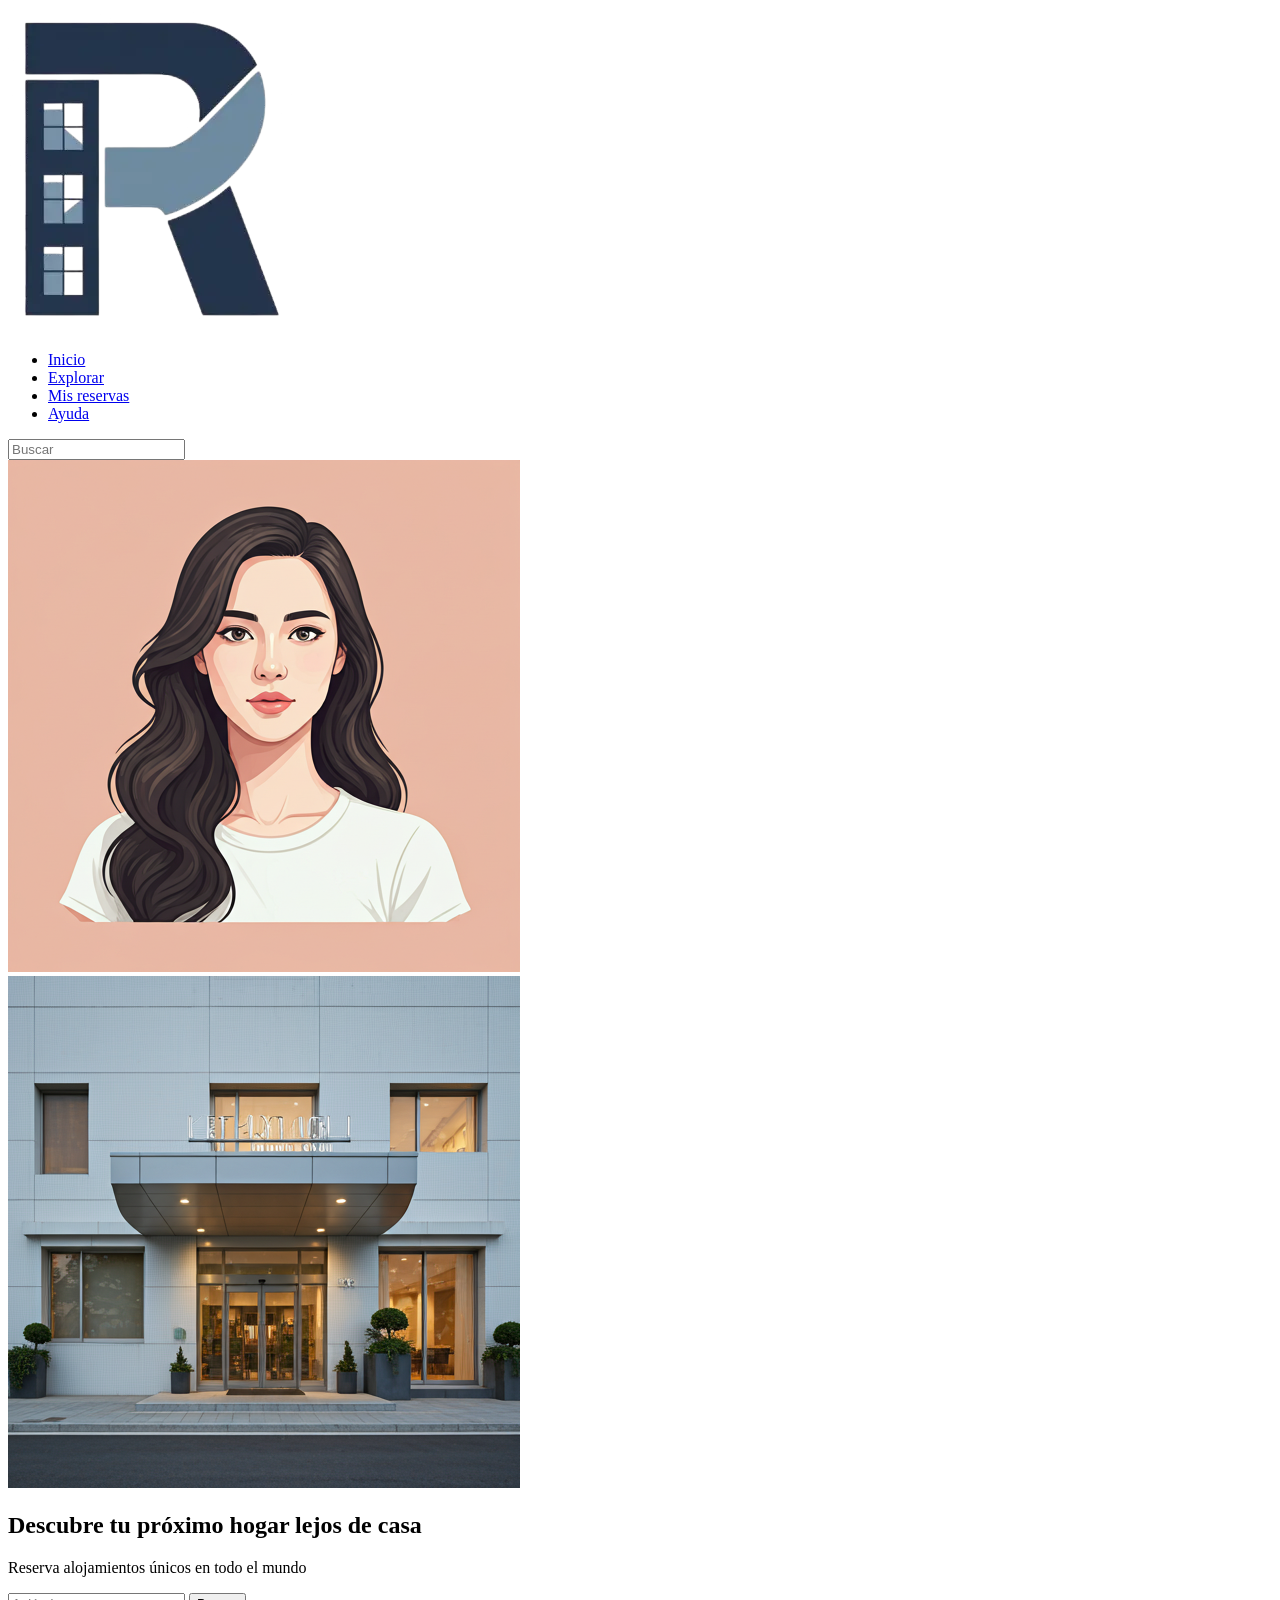
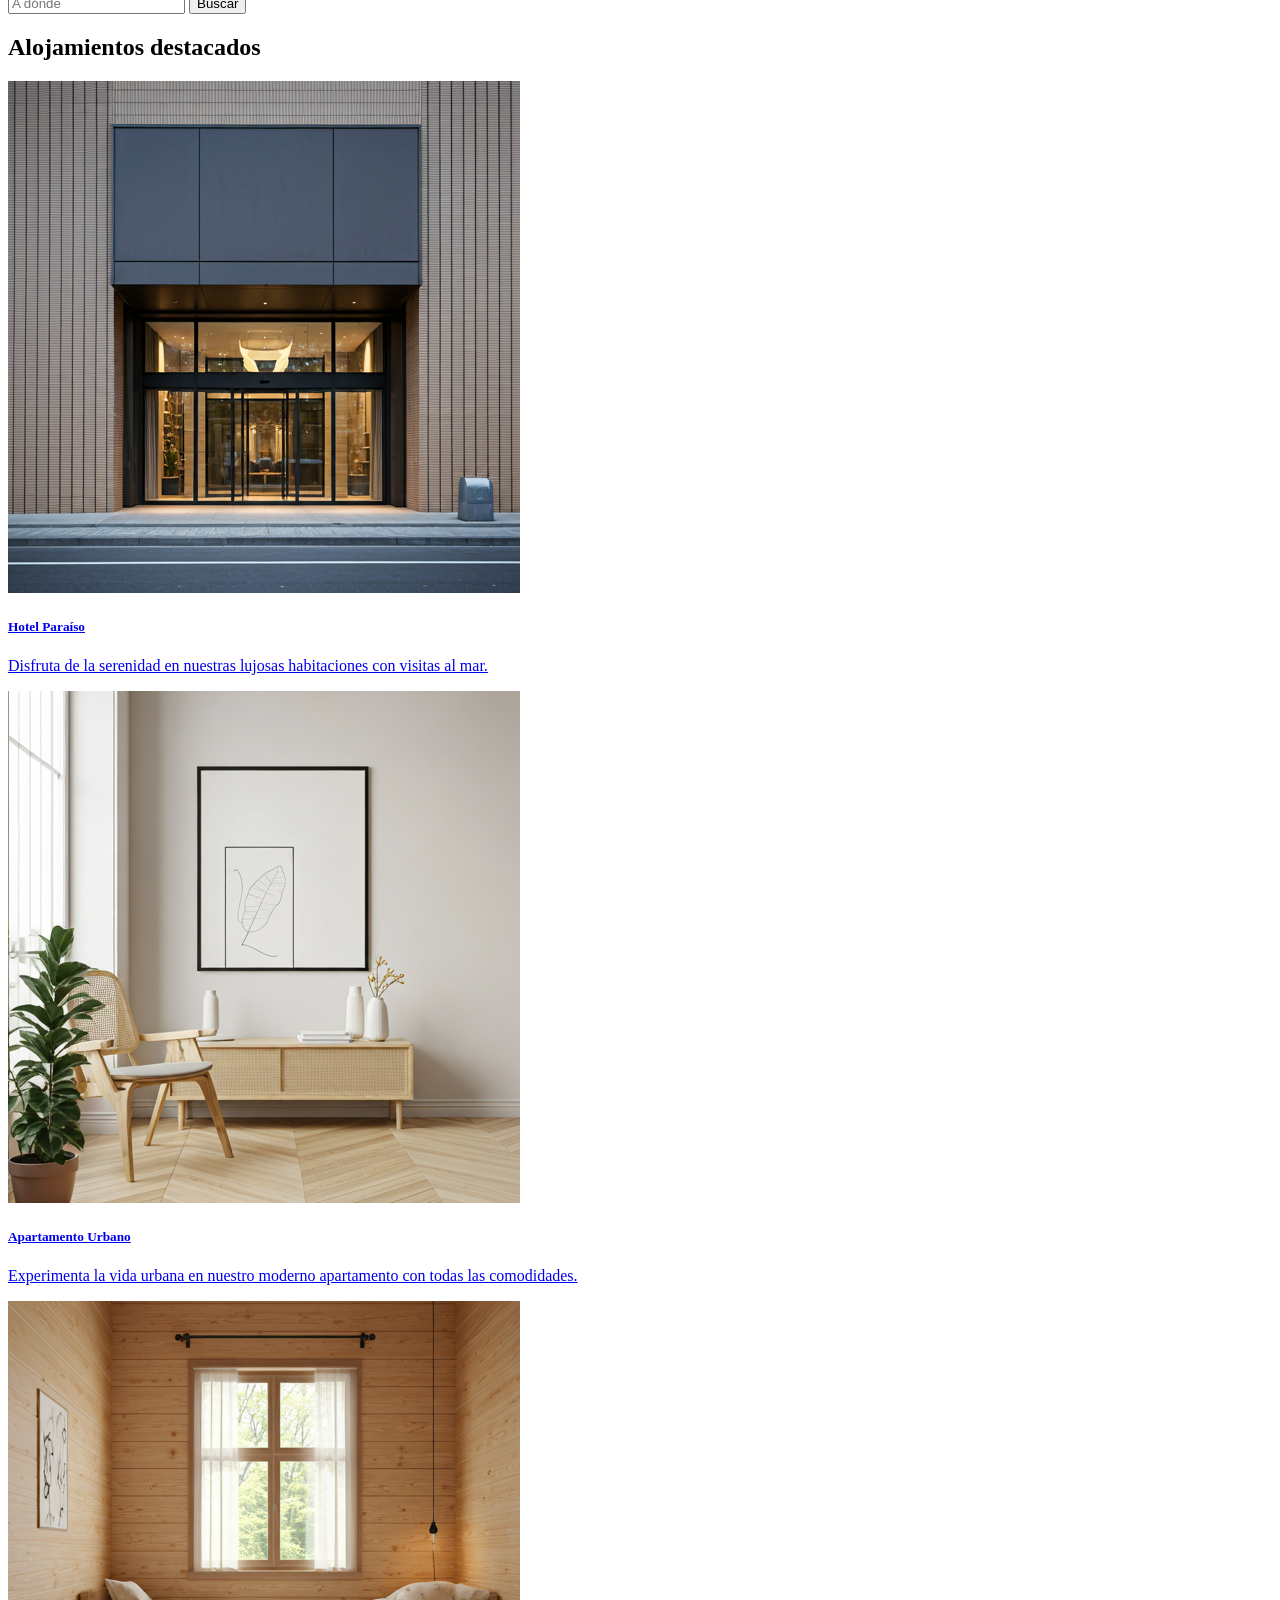
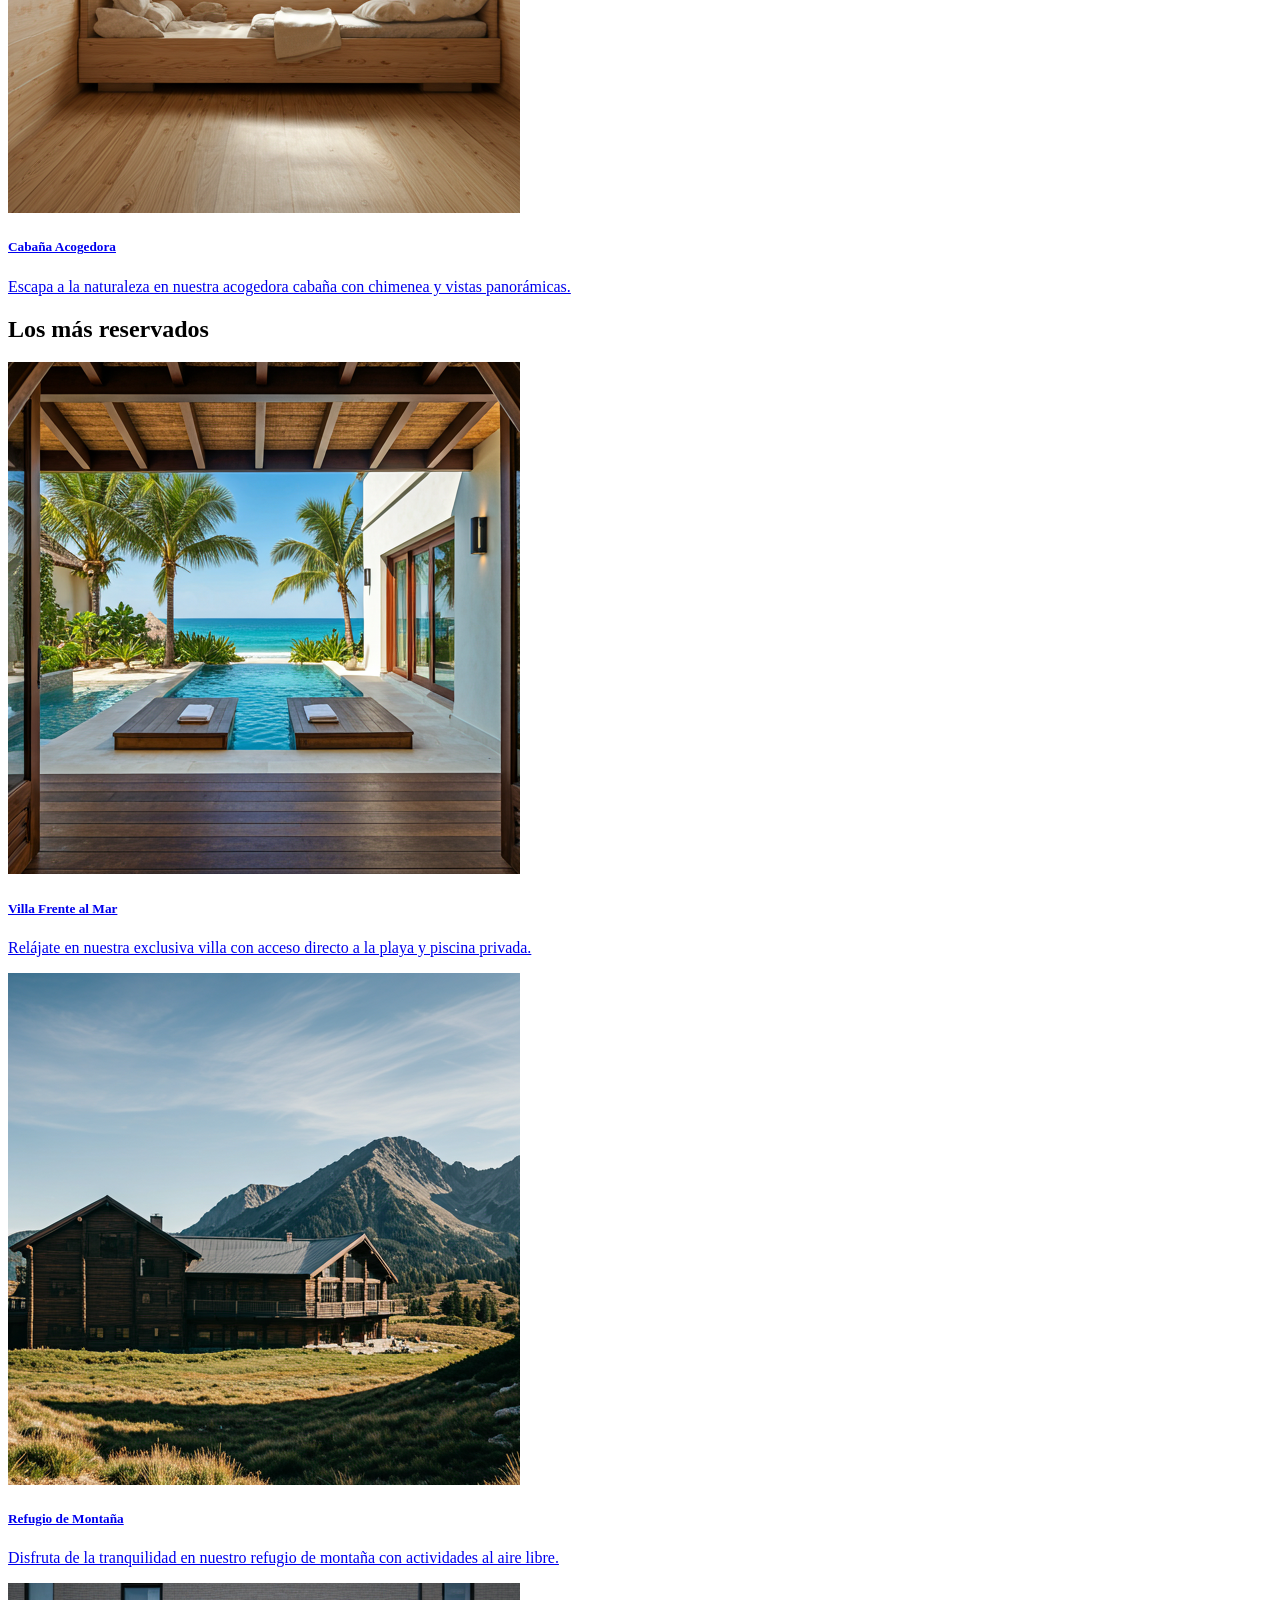
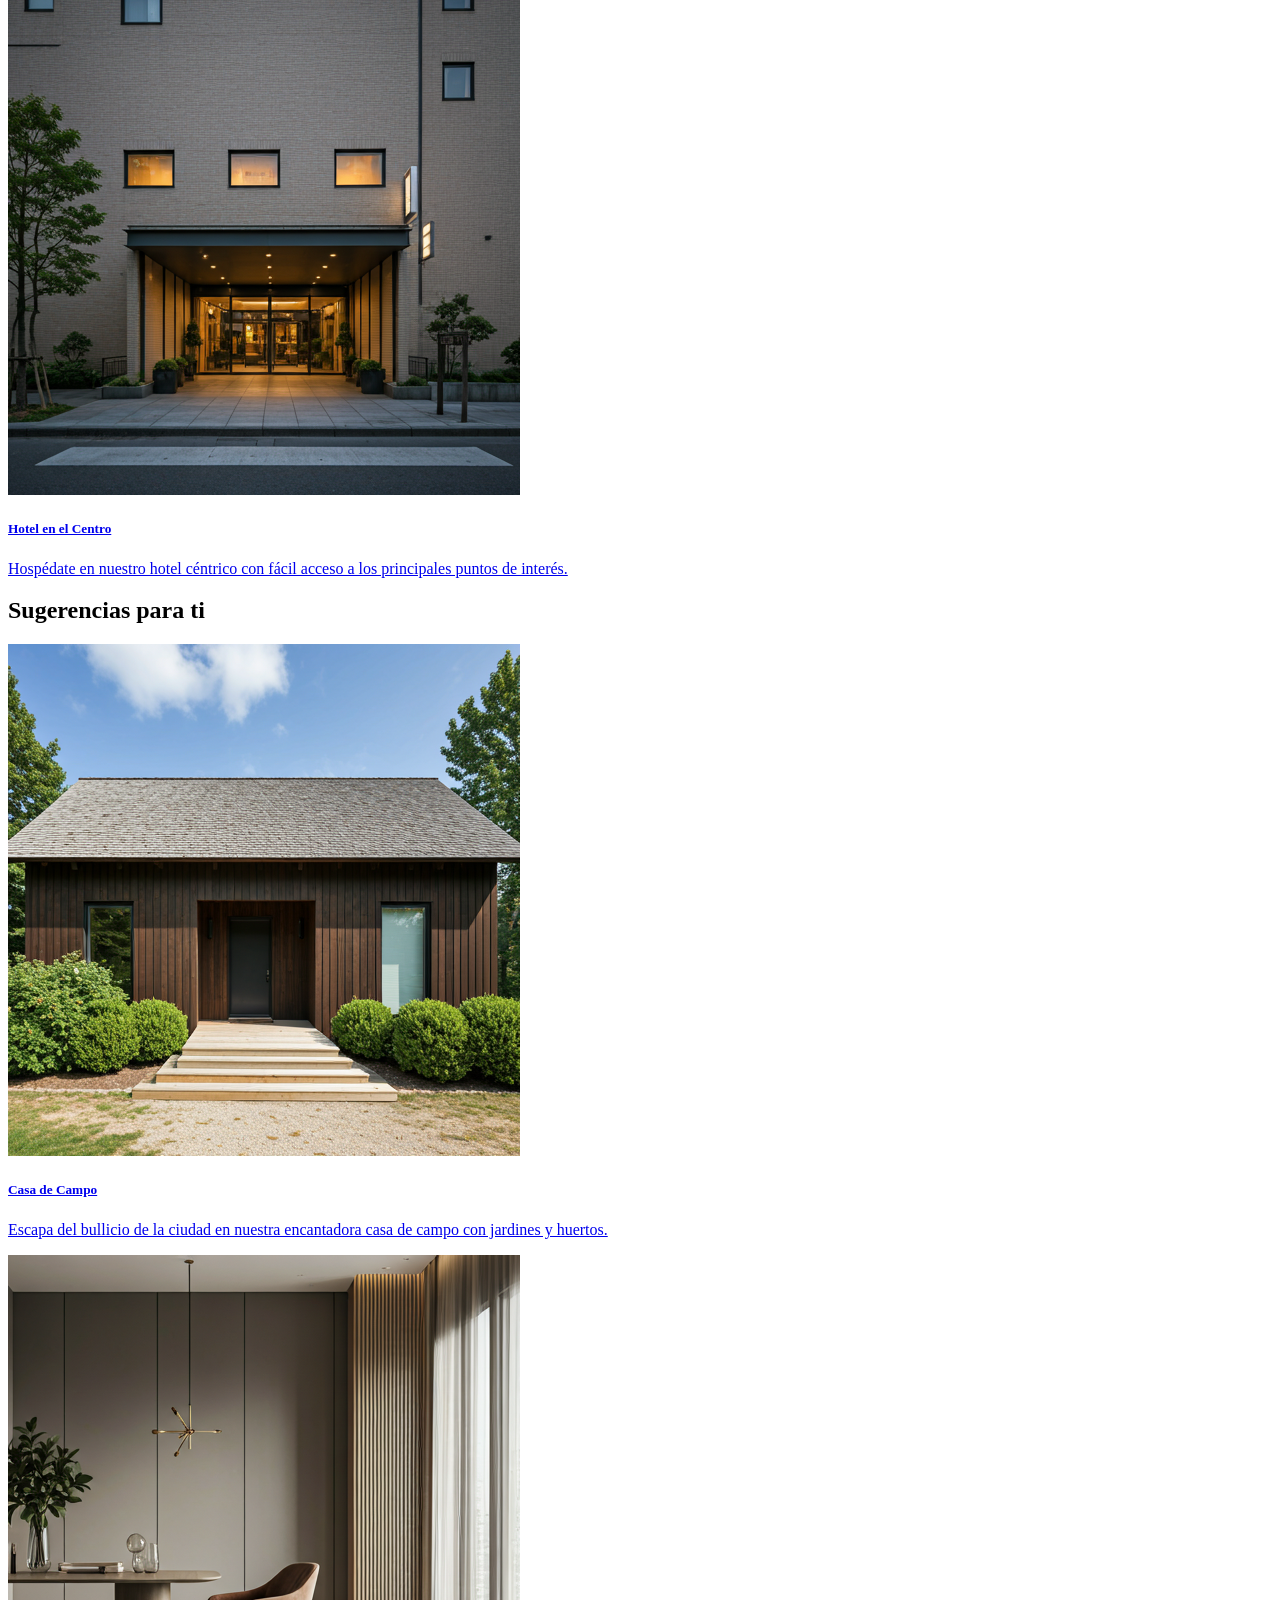
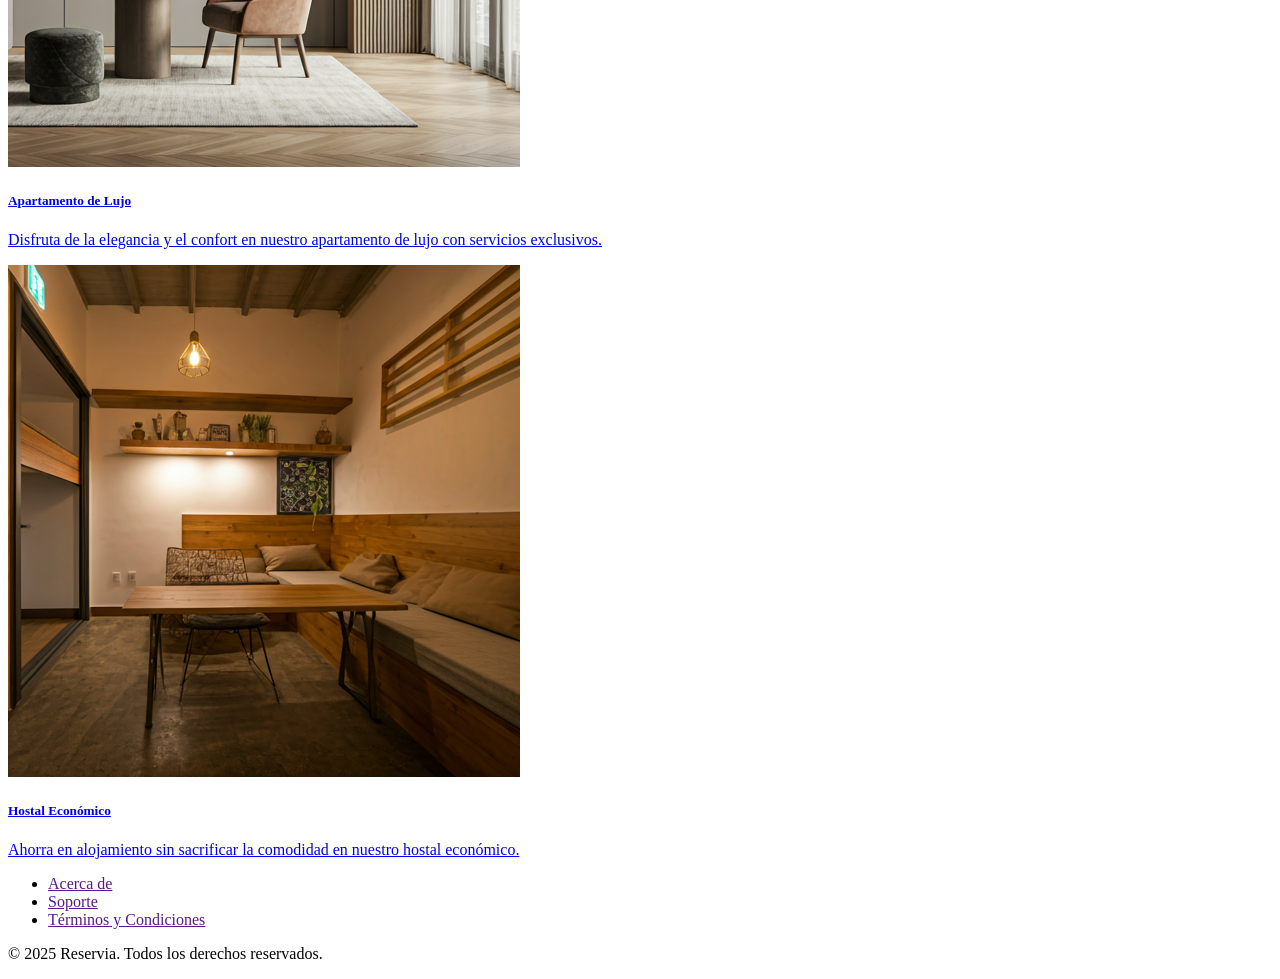
==== index.html @ 69040b6b "first commit" ====
<!DOCTYPE html>
<html lang="es">

<head>
    <meta charset="UTF-8">
    <meta name="viewport" content="width=device-width, initial-scale=1.0">
    <title>Reservia</title>

    <link href="./bootstrap/css/bootstrap.min.css" rel="stylesheet" crossorigin="anonymous">
    <link rel="stylesheet" href="./fontawesome/css/all.min.css">
    <link rel="stylesheet" href="./css/custom.css">
</head>

<body>
    <header class="">
        <div class="">
            <div class="">
                <img src="imagenes/logo.webp" alt="Logo Reservia" class="">
                <ul class="">
                    <li class=""><a href="index.html" class="">Inicio</a></li>
                    <li class=""><a href="#" class="">Explorar</a></li>
                    <li class=""><a href="#" class="">Mis reservas</a></li>
                    <li class=""><a href="#" class="">Ayuda</a></li>
                </ul>
            </div>
            <div class="">
                <div class="" role="search">
                    <span class="">
                        <i class=""></i>
                    </span>
                    <input class="" type="search" placeholder="Buscar">
                </div>
                <div class="">
                    <img src="imagenes/user.png" alt="Avatar" class="">
                </div>
            </div>
        </div>
    </header>
    <div class=""></div>

    <main class="">
        <section class="">
            <div class="">
                <img src="imagenes/hotel-banner.png" alt="Reservia" class="">
                <div class=""></div>
            </div>

            <div class="">
                <h1 class="">Descubre tu próximo hogar lejos de casa</h1>
                <p class="">Reserva alojamientos únicos en todo el mundo</p>
                <form class="" role="search">
                    <input class="" type="search" placeholder="A dónde">
                    <button class="" type="submit">Buscar</button>
                </form>
            </div>
        </section>

        <section class="">
            <div class="">
                <h2 class="">Alojamientos destacados</h2>
                <div class="">
                    <div class="">
                        <a class="" href="detalles.html">
                            <div class="">
                                <img src="imagenes/hoteles/2.png" alt="Hotel Paraíso" class="">
                            </div>
                            <div class="">
                                <h5 class="">Hotel Paraíso</h5>
                                <p class="">Disfruta de la serenidad en nuestras lujosas habitaciones con visitas al mar.</p>
                            </div>
                        </a>
                    </div>
                    <div class="">
                        <a class="" href="detalles.html">
                            <div class="">
                                <img src="imagenes/hoteles/3.png" alt="Apartamento Urbano" class="">
                            </div>
                            <div class="">
                                <h5 class="">Apartamento Urbano</h5>
                                <p class="">Experimenta la vida urbana en nuestro moderno apartamento con todas las comodidades.</p>
                            </div>
                        </a>
                    </div>
                    <div class="">
                        <a class="" href="detalles.html">
                            <div class="">
                                <img src="imagenes/hoteles/4.png" alt="Cabaña Acogedora" class="">
                            </div>
                            <div class="">
                                <h5 class="">Cabaña Acogedora</h5>
                                <p class="">Escapa a la naturaleza en nuestra acogedora cabaña con chimenea y vistas panorámicas.</p>
                            </div>
                        </a>
                    </div>
                </div>
            </div>

            <div class="">
                <h2 class="">Los más reservados</h2>
                <div class="">
                    <div class="">
                        <a class="" href="detalles">
                            <div class="">
                                <img src="imagenes/hoteles/5.png" alt="Villa Frente al Mar" class="">
                            </div>
                            <div class="">
                                <h5 class="">Villa Frente al Mar</h5>
                                <p class="">Relájate en nuestra exclusiva villa con acceso directo a la playa y piscina privada.</p>
                            </div>
                        </a>
                    </div>
                    <div class="">
                        <a class="" href="detalles.html">
                            <div class="">
                                <img src="imagenes/hoteles/6.png" alt="Refugio de Montaña" class="">
                            </div>
                            <div class="">
                                <h5 class="">Refugio de Montaña</h5>
                                <p class="">Disfruta de la tranquilidad en nuestro refugio de montaña con actividades al aire libre.</p>
                            </div>
                        </a>
                    </div>
                    <div class="">
                        <a class="" href="detalles.html">
                            <div class="">
                                <img src="imagenes/hoteles/7.png" alt="Hotel en el Centro" class="">
                            </div>
                            <div class="">
                                <h5 class="">Hotel en el Centro</h5>
                                <p class="">Hospédate en nuestro hotel céntrico con fácil acceso a los principales puntos de interés.</p>
                            </div>
                        </a>
                    </div>
                </div>
            </div>

            <div class="">
                <h2 class="">Sugerencias para ti</h2>
                <div class="">
                    <div class="">
                        <a class="" href="detalles.html">
                            <div class="">
                                <img src="imagenes/hoteles/8.png" alt="Casa de Campo" class="">
                            </div>
                            <div class="">
                                <h5 class="">Casa de Campo</h5>
                                <p class="">Escapa del bullicio de la ciudad en nuestra encantadora casa de campo con jardines y huertos.</p>
                            </div>
                        </a>
                    </div>
                    <div class="">
                        <a class="" href="detalles.html">
                            <div class="">
                                <img src="imagenes/hoteles/9.png" alt="Apartamento de Lujo" class="">
                            </div>
                            <div class="">
                                <h5 class="">Apartamento de Lujo</h5>
                                <p class="">Disfruta de la elegancia y el confort en nuestro apartamento de lujo con servicios exclusivos.</p>
                            </div>
                        </a>
                    </div>
                    <div class="">
                        <a class="" href="detalles.html">
                            <div class="">
                                <img src="imagenes/hoteles/10.png" alt="Hostal Económico" class="">
                            </div>
                            <div class="">
                                <h5 class="">Hostal Económico</h5>
                                <p class="">Ahorra en alojamiento sin sacrificar la comodidad en nuestro hostal económico.</p>
                            </div>
                        </a>
                    </div>
                </div>
            </div>
        </section>
    </main>

    <div class=""></div>

    <footer class="">
        <div class="">
            <ul class="">
                <li class=""><a href="" class="">Acerca de</a></li>
                <li class=""><a href="" class="">Soporte</a></li>
                <li class=""><a href="" class="">Términos y Condiciones</a></li>
            </ul>
        </div>

        <div class="">
            <p>&copy; 2025 Reservia. Todos los derechos reservados.</p>
        </div>
    </footer>

    <script src="bootstrap/js/bootstrap.bundle.js" crossorigin="anonymous"></script>
</body>

</html>
---- css/custom.css ----
.header-pic-thumb {
    height: 36px;
}

.logo-thumb {
    width: 32px;
}

.avatar-thumb {
    width: 36px;
}

.hero-pic {
    --bs-aspect-ratio: 31%
}

.text-shadow-custom {
    text-shadow: 0 2px 6px rgba(0, 0, 0, 0.6);
}

.hero-search {
    max-width: 90%;
}
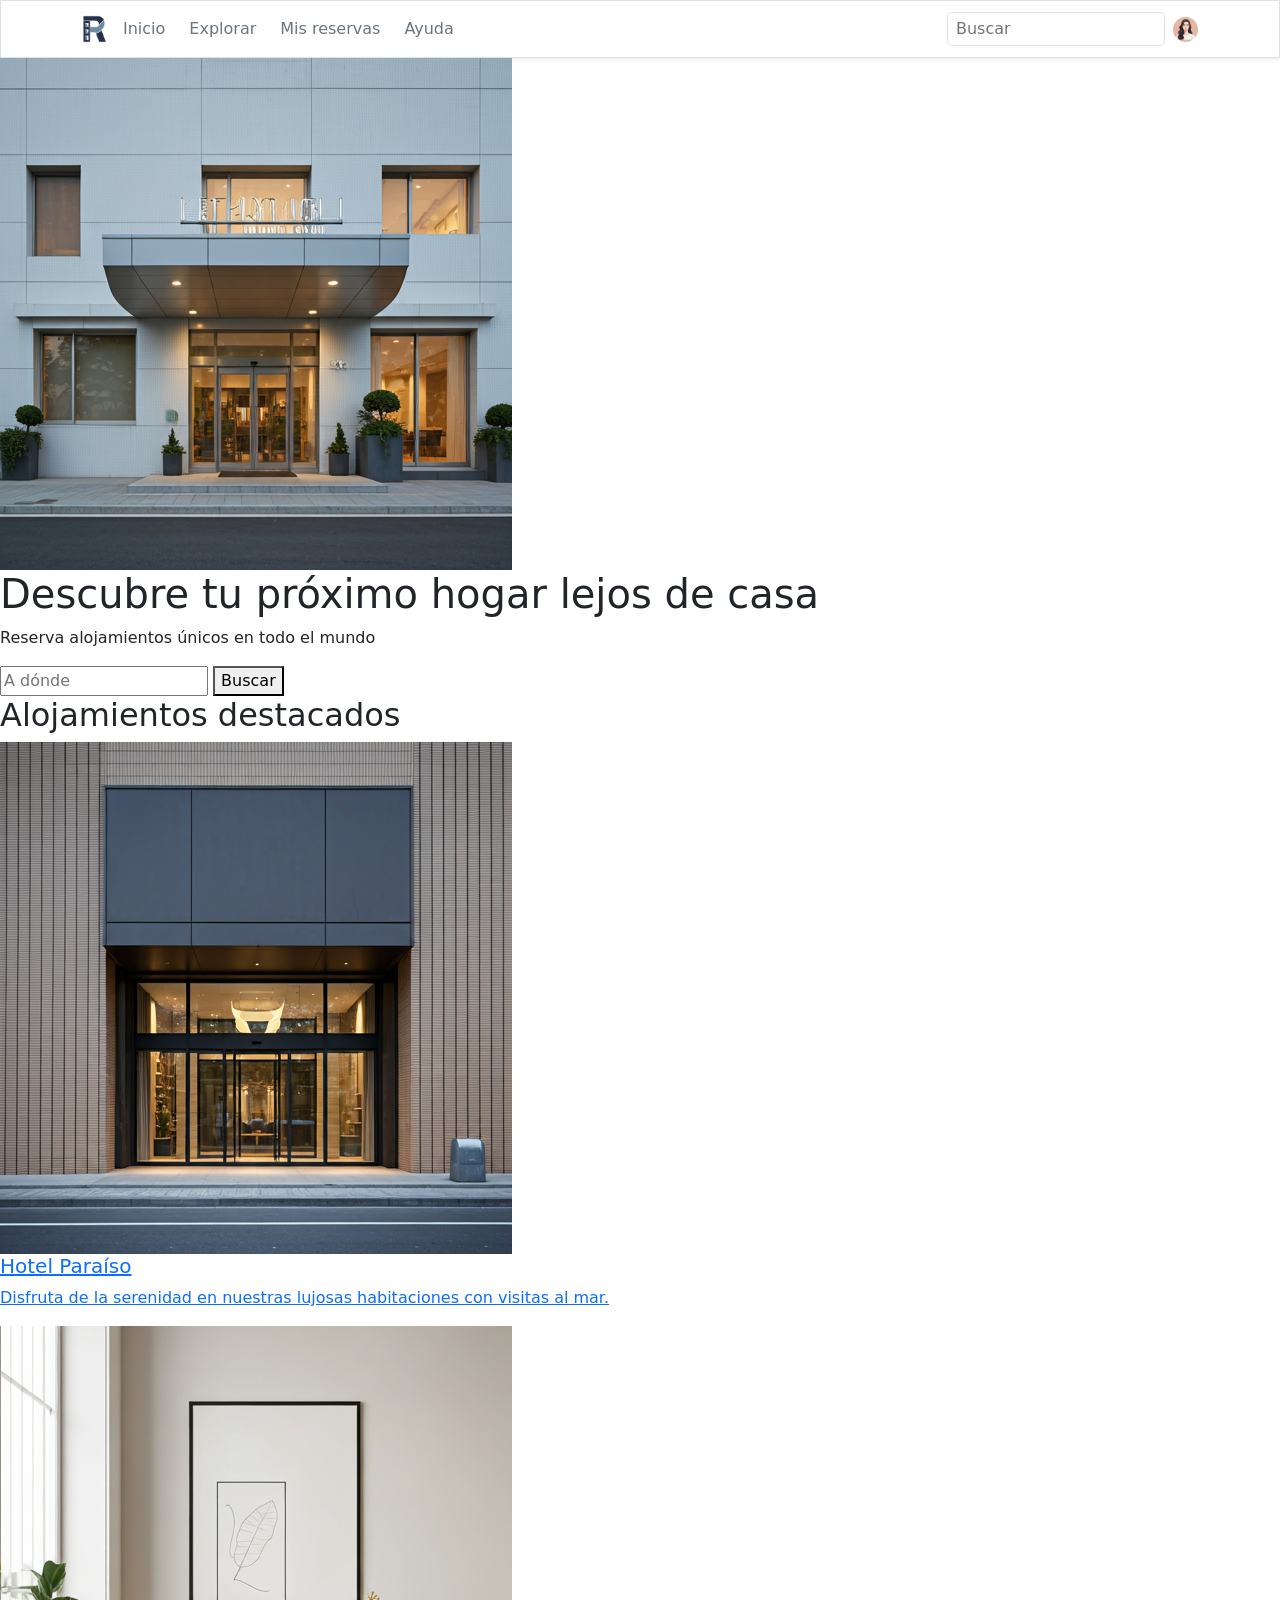
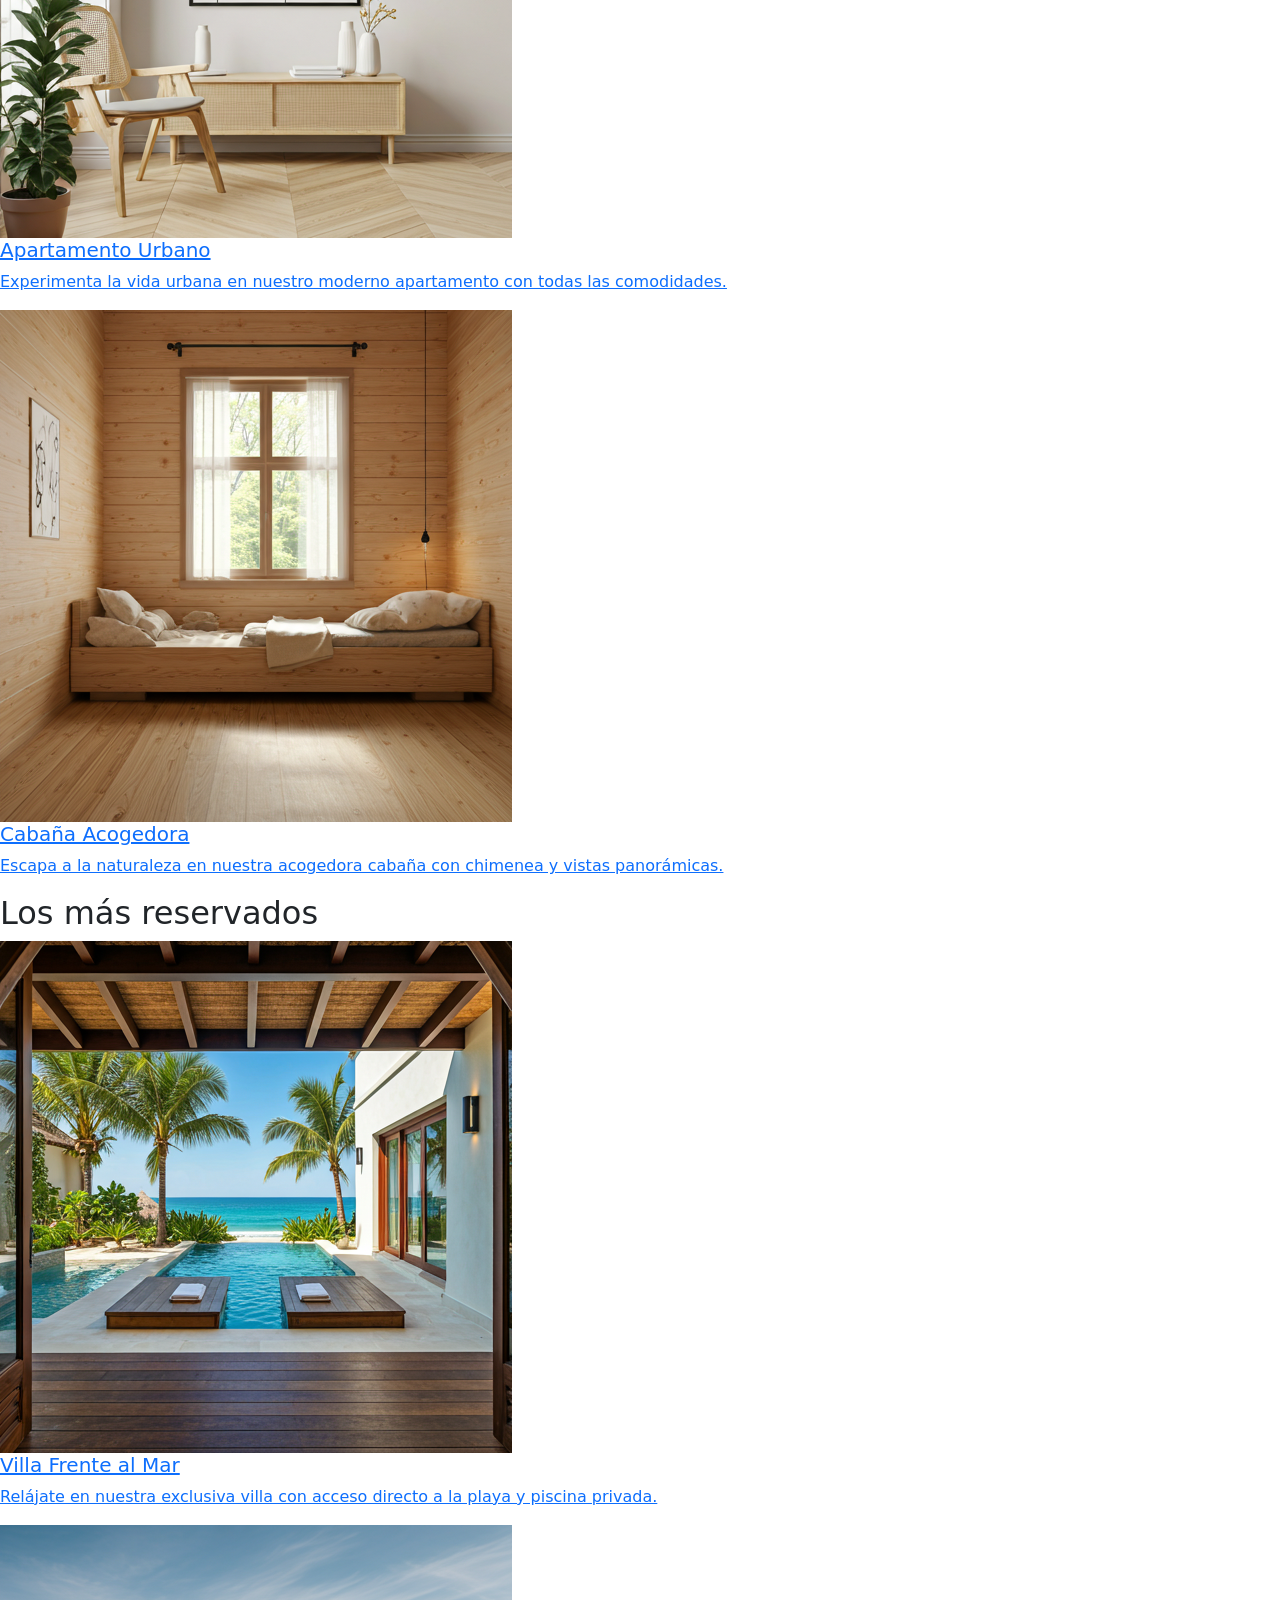
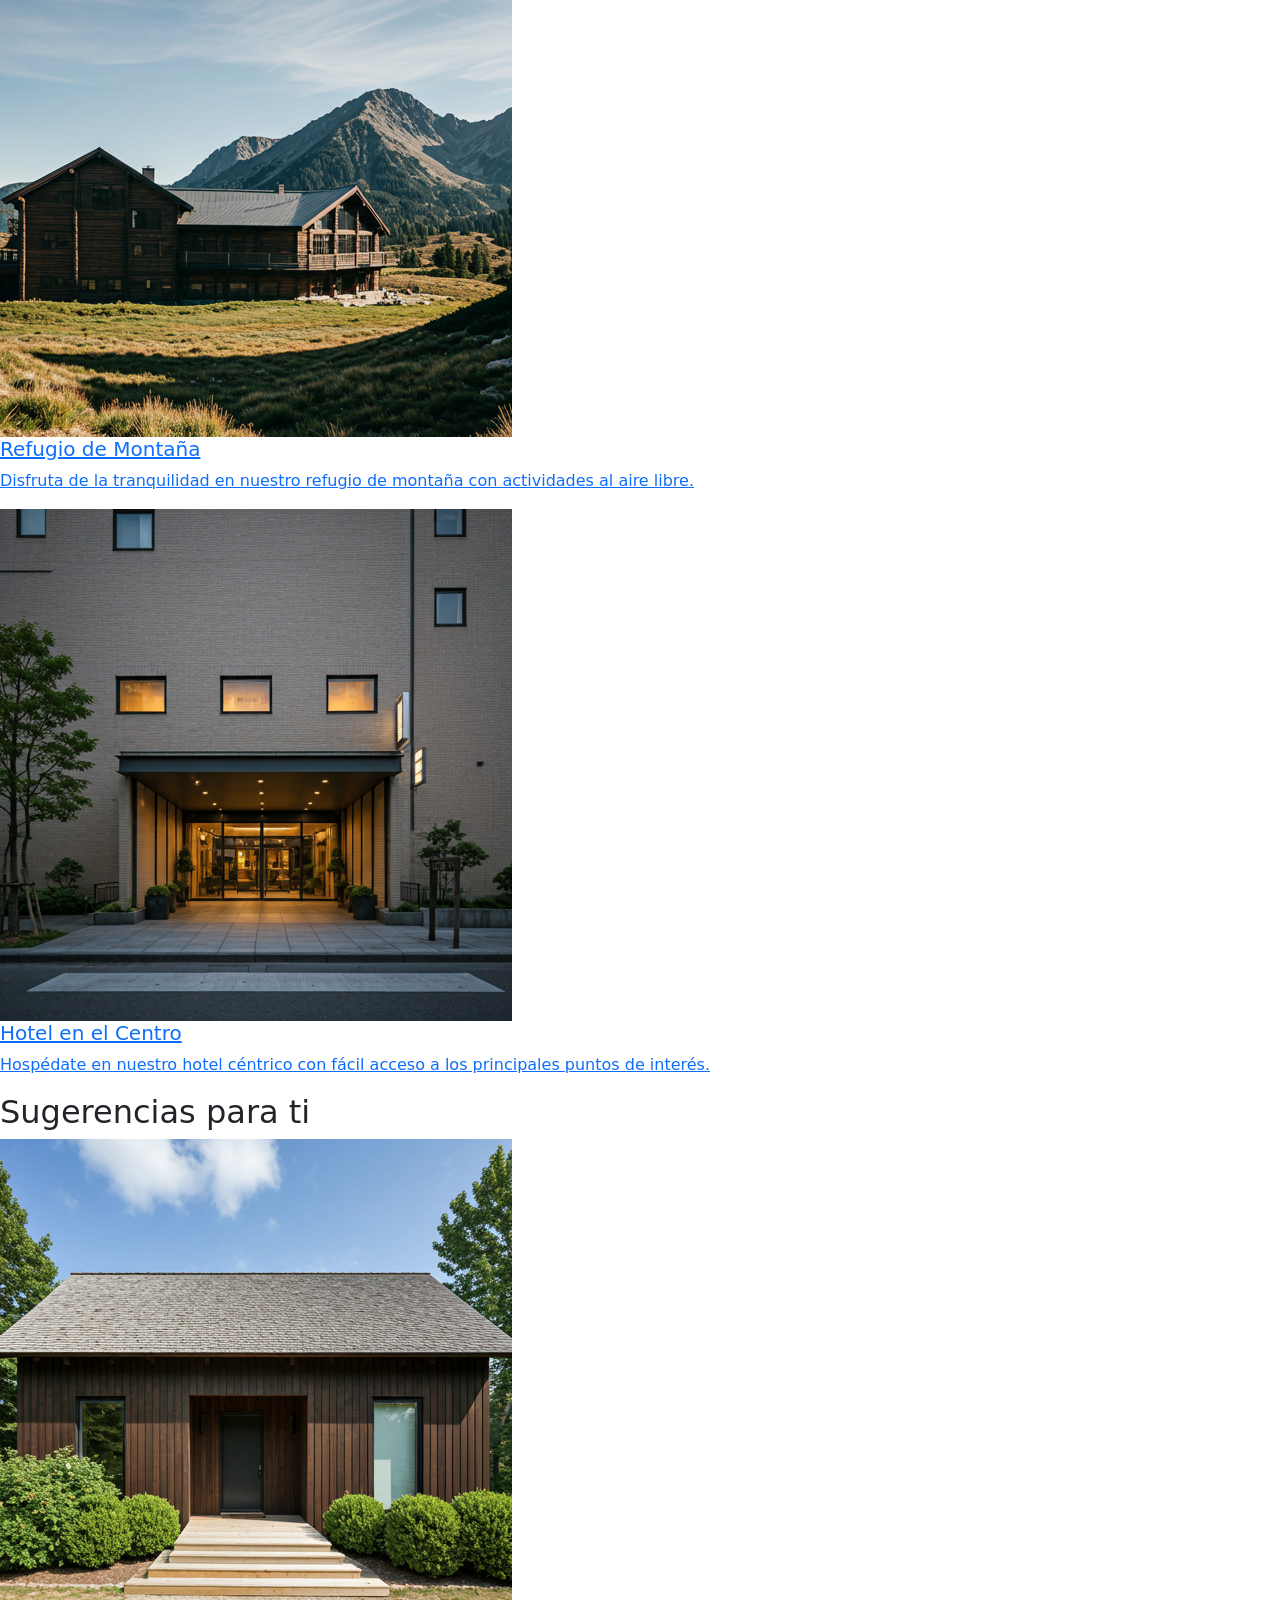
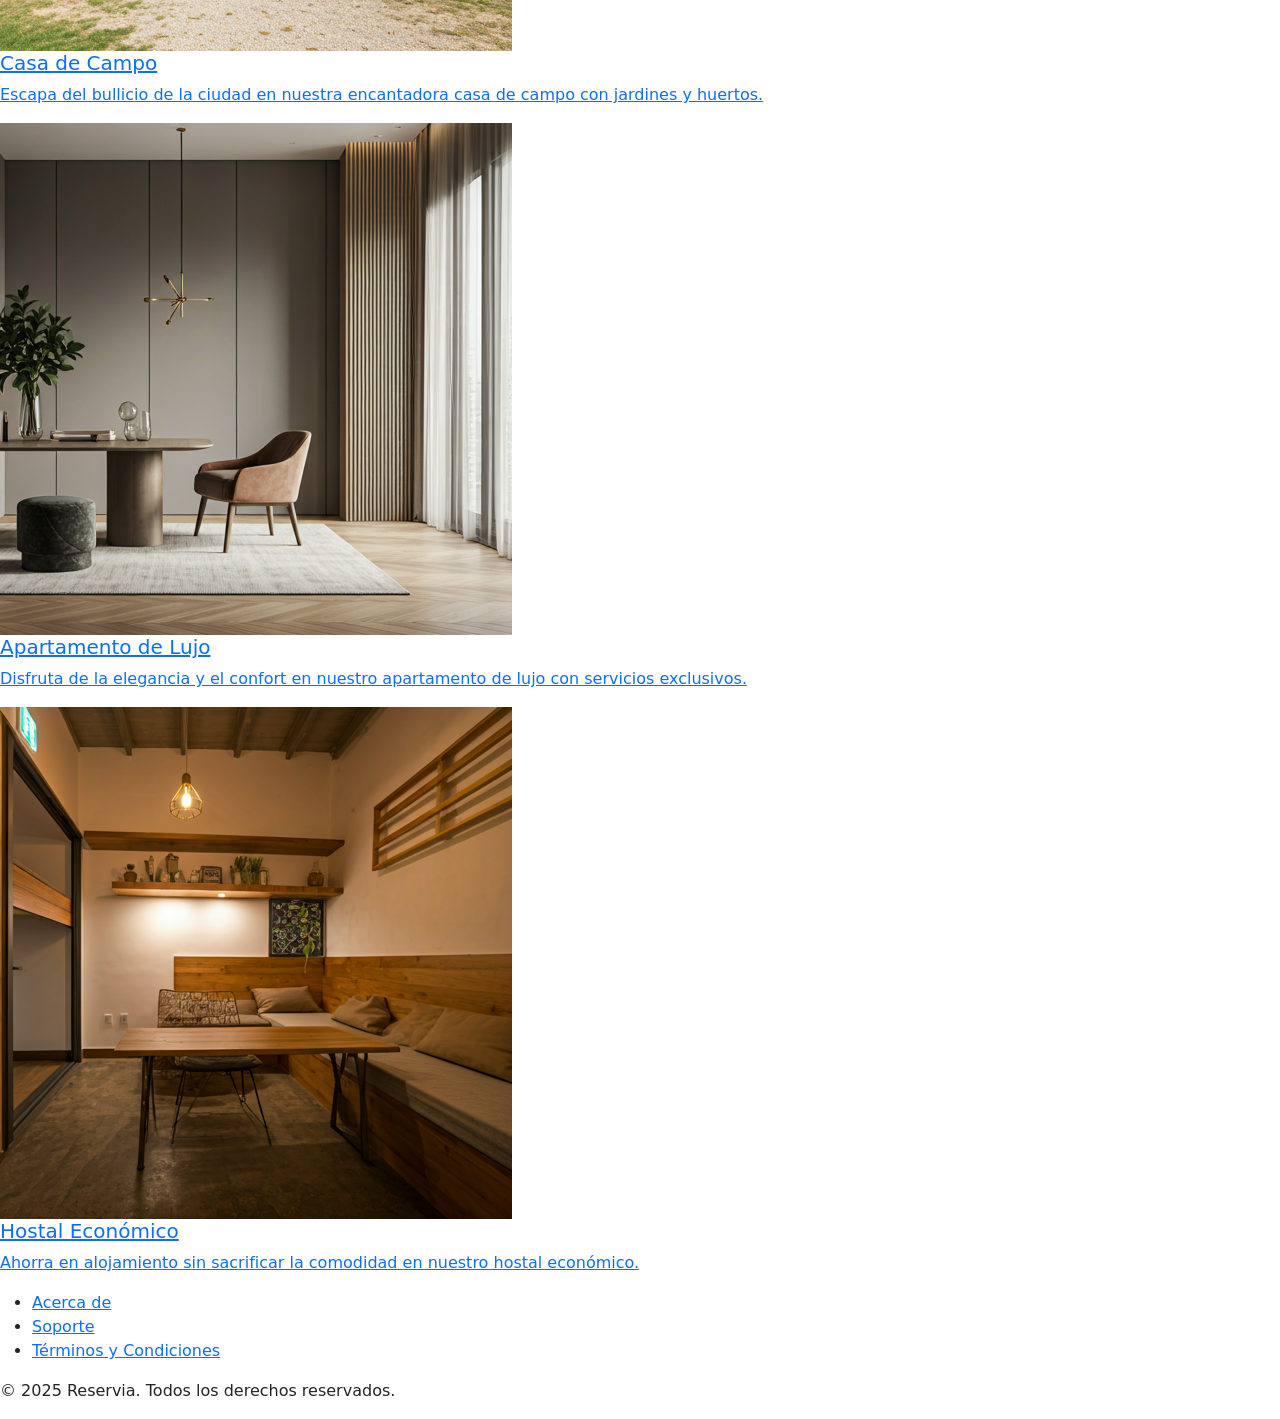
==== commit ecab9df2: "Update header in index.html" ====
--- a/index.html
+++ b/index.html
@@ -12,26 +12,26 @@
 </head>
 
 <body>
-    <header class="">
-        <div class="">
-            <div class="">
-                <img src="imagenes/logo.webp" alt="Logo Reservia" class="">
-                <ul class="">
-                    <li class=""><a href="index.html" class="">Inicio</a></li>
-                    <li class=""><a href="#" class="">Explorar</a></li>
-                    <li class=""><a href="#" class="">Mis reservas</a></li>
-                    <li class=""><a href="#" class="">Ayuda</a></li>
+    <header class="border shadow-sm">
+        <div class="container navbar navbar-expand-lg justify-content-between">
+            <div class="d-flex align-items-center gap-2">
+                <img src="imagenes/logo.webp" alt="Logo Reservia" width="25" class="img-fluid">
+                <ul class="navbar-nav flex-row gap-2">
+                    <li class="nav-item"><a href="index.html" class="nav-link text-secondary">Inicio</a></li>
+                    <li class="nav-item"><a href="#" class="nav-link text-secondary">Explorar</a></li>
+                    <li class="nav-item"><a href="#" class="nav-link text-secondary">Mis reservas</a></li>
+                    <li class="nav-item"><a href="#" class="nav-link text-secondary">Ayuda</a></li>
                 </ul>
             </div>
-            <div class="">
+            <div class="d-flex align-items-center gap-2">
                 <div class="" role="search">
                     <span class="">
                         <i class=""></i>
                     </span>
-                    <input class="" type="search" placeholder="Buscar">
-                </div>
-                <div class="">
-                    <img src="imagenes/user.png" alt="Avatar" class="">
+                    <input class="border rounded-3 px-2 py-1" type="search" placeholder="Buscar">
+                </div>
+                <div class="">
+                    <img src="imagenes/user.png" alt="Avatar" width="25" class="rounded-circle">
                 </div>
             </div>
         </div>
@@ -66,7 +66,8 @@
                             </div>
                             <div class="">
                                 <h5 class="">Hotel Paraíso</h5>
-                                <p class="">Disfruta de la serenidad en nuestras lujosas habitaciones con visitas al mar.</p>
+                                <p class="">Disfruta de la serenidad en nuestras lujosas habitaciones con visitas al
+                                    mar.</p>
                             </div>
                         </a>
                     </div>
@@ -77,7 +78,8 @@
                             </div>
                             <div class="">
                                 <h5 class="">Apartamento Urbano</h5>
-                                <p class="">Experimenta la vida urbana en nuestro moderno apartamento con todas las comodidades.</p>
+                                <p class="">Experimenta la vida urbana en nuestro moderno apartamento con todas las
+                                    comodidades.</p>
                             </div>
                         </a>
                     </div>
@@ -88,7 +90,8 @@
                             </div>
                             <div class="">
                                 <h5 class="">Cabaña Acogedora</h5>
-                                <p class="">Escapa a la naturaleza en nuestra acogedora cabaña con chimenea y vistas panorámicas.</p>
+                                <p class="">Escapa a la naturaleza en nuestra acogedora cabaña con chimenea y vistas
+                                    panorámicas.</p>
                             </div>
                         </a>
                     </div>
@@ -105,7 +108,8 @@
                             </div>
                             <div class="">
                                 <h5 class="">Villa Frente al Mar</h5>
-                                <p class="">Relájate en nuestra exclusiva villa con acceso directo a la playa y piscina privada.</p>
+                                <p class="">Relájate en nuestra exclusiva villa con acceso directo a la playa y piscina
+                                    privada.</p>
                             </div>
                         </a>
                     </div>
@@ -116,7 +120,8 @@
                             </div>
                             <div class="">
                                 <h5 class="">Refugio de Montaña</h5>
-                                <p class="">Disfruta de la tranquilidad en nuestro refugio de montaña con actividades al aire libre.</p>
+                                <p class="">Disfruta de la tranquilidad en nuestro refugio de montaña con actividades al
+                                    aire libre.</p>
                             </div>
                         </a>
                     </div>
@@ -127,7 +132,8 @@
                             </div>
                             <div class="">
                                 <h5 class="">Hotel en el Centro</h5>
-                                <p class="">Hospédate en nuestro hotel céntrico con fácil acceso a los principales puntos de interés.</p>
+                                <p class="">Hospédate en nuestro hotel céntrico con fácil acceso a los principales
+                                    puntos de interés.</p>
                             </div>
                         </a>
                     </div>
@@ -144,7 +150,8 @@
                             </div>
                             <div class="">
                                 <h5 class="">Casa de Campo</h5>
-                                <p class="">Escapa del bullicio de la ciudad en nuestra encantadora casa de campo con jardines y huertos.</p>
+                                <p class="">Escapa del bullicio de la ciudad en nuestra encantadora casa de campo con
+                                    jardines y huertos.</p>
                             </div>
                         </a>
                     </div>
@@ -155,7 +162,8 @@
                             </div>
                             <div class="">
                                 <h5 class="">Apartamento de Lujo</h5>
-                                <p class="">Disfruta de la elegancia y el confort en nuestro apartamento de lujo con servicios exclusivos.</p>
+                                <p class="">Disfruta de la elegancia y el confort en nuestro apartamento de lujo con
+                                    servicios exclusivos.</p>
                             </div>
                         </a>
                     </div>
@@ -166,7 +174,8 @@
                             </div>
                             <div class="">
                                 <h5 class="">Hostal Económico</h5>
-                                <p class="">Ahorra en alojamiento sin sacrificar la comodidad en nuestro hostal económico.</p>
+                                <p class="">Ahorra en alojamiento sin sacrificar la comodidad en nuestro hostal
+                                    económico.</p>
                             </div>
                         </a>
                     </div>
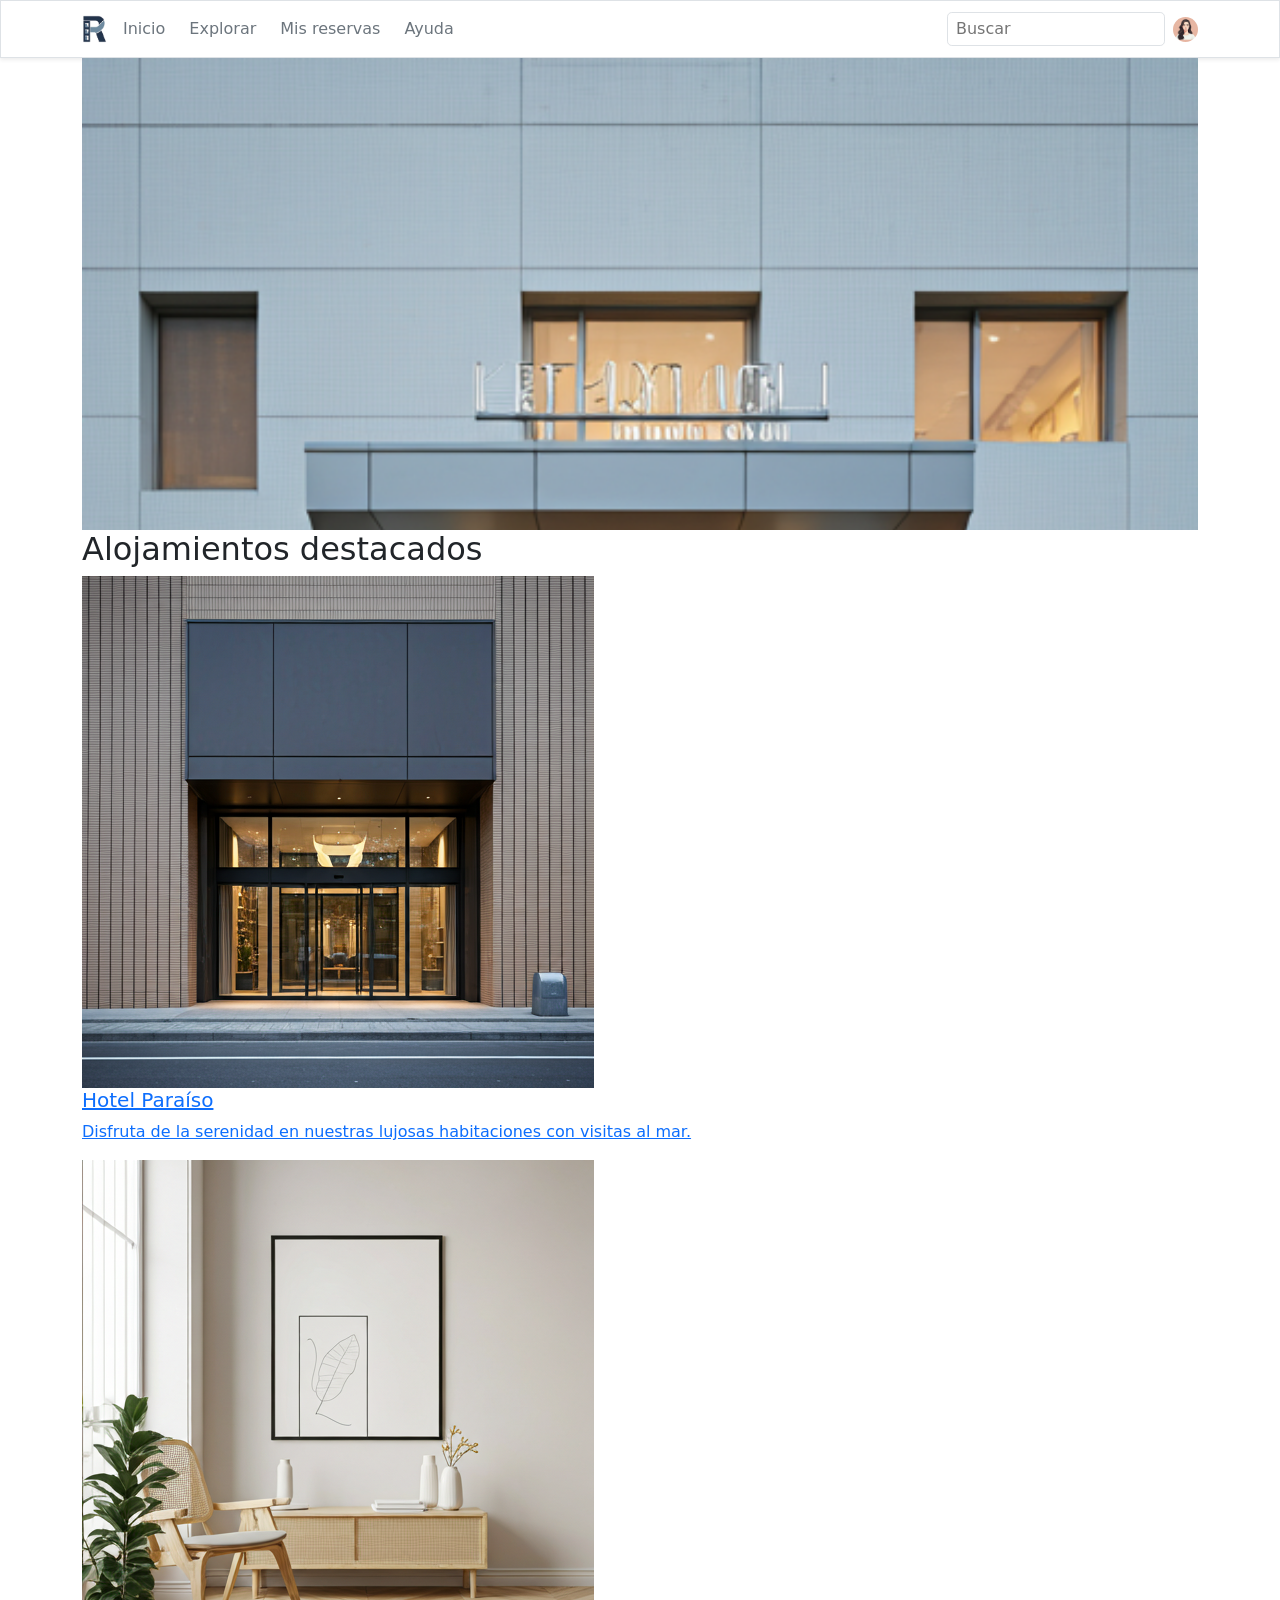
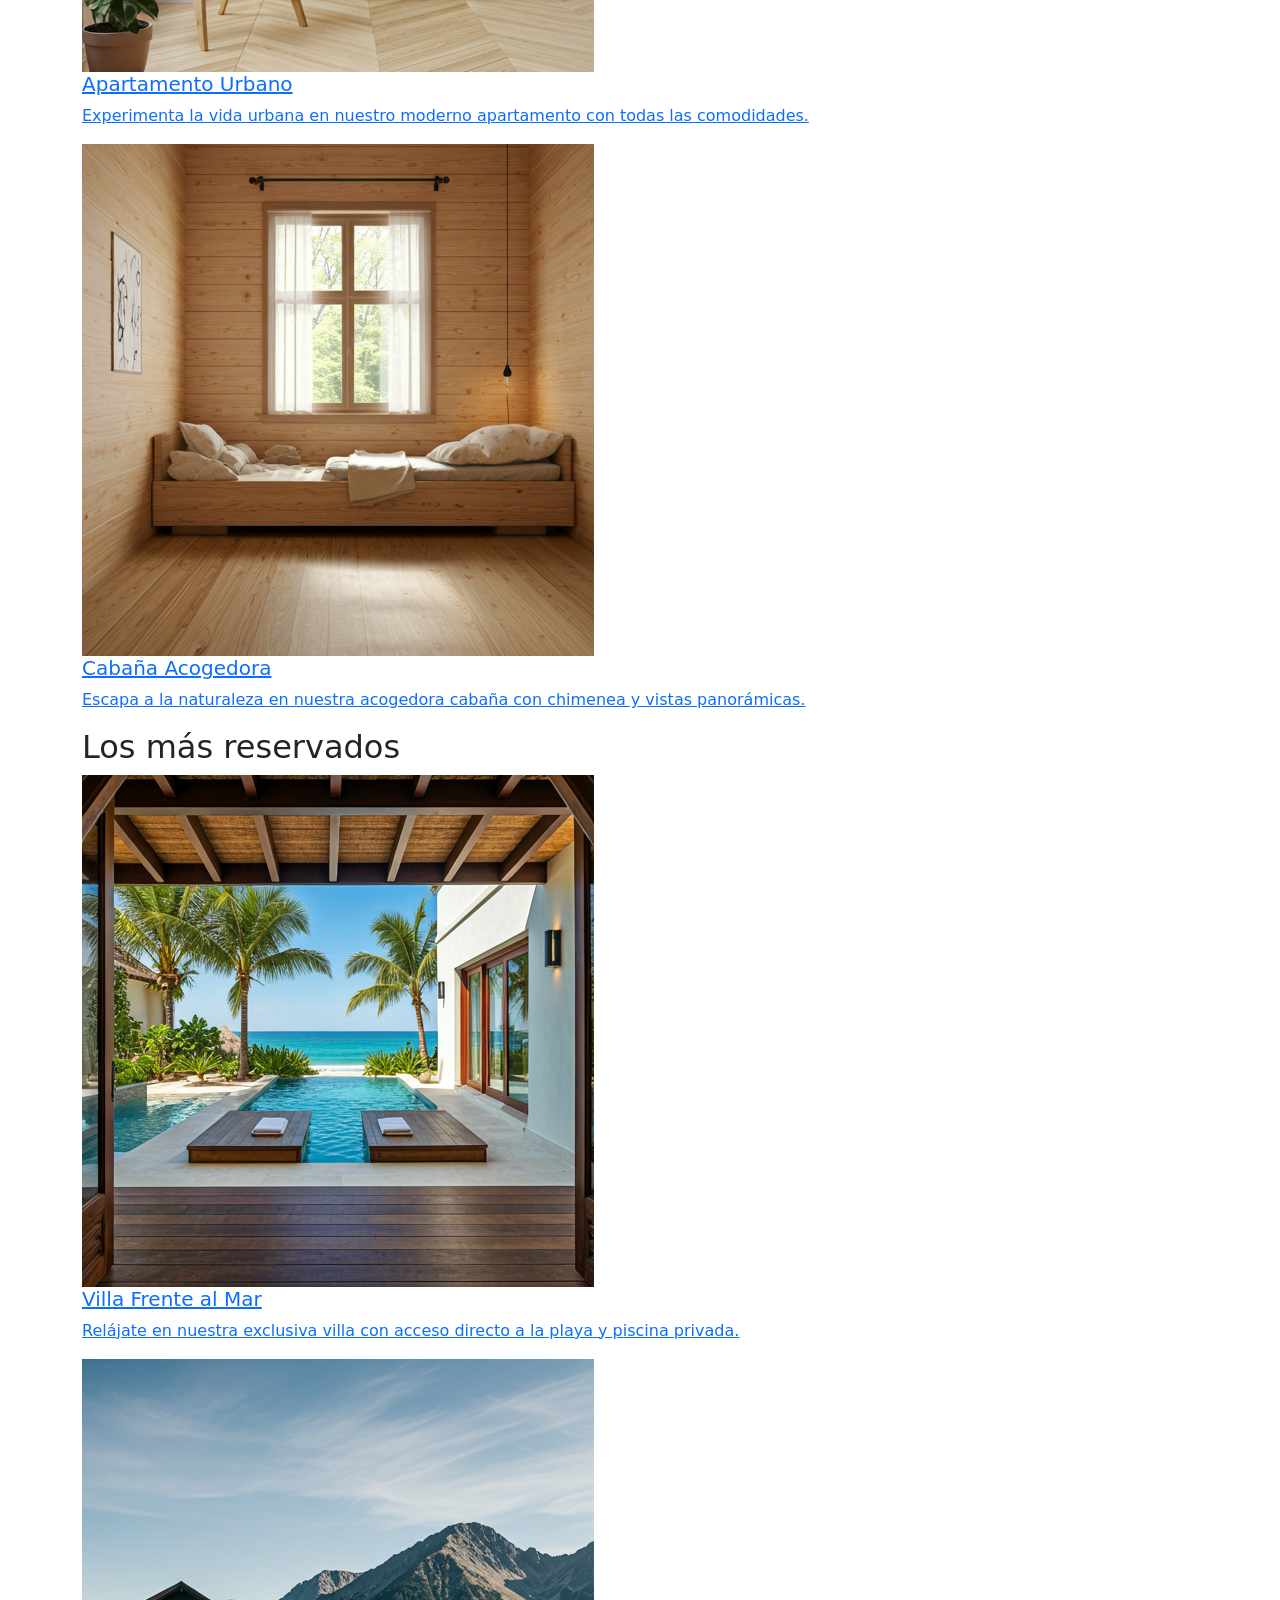
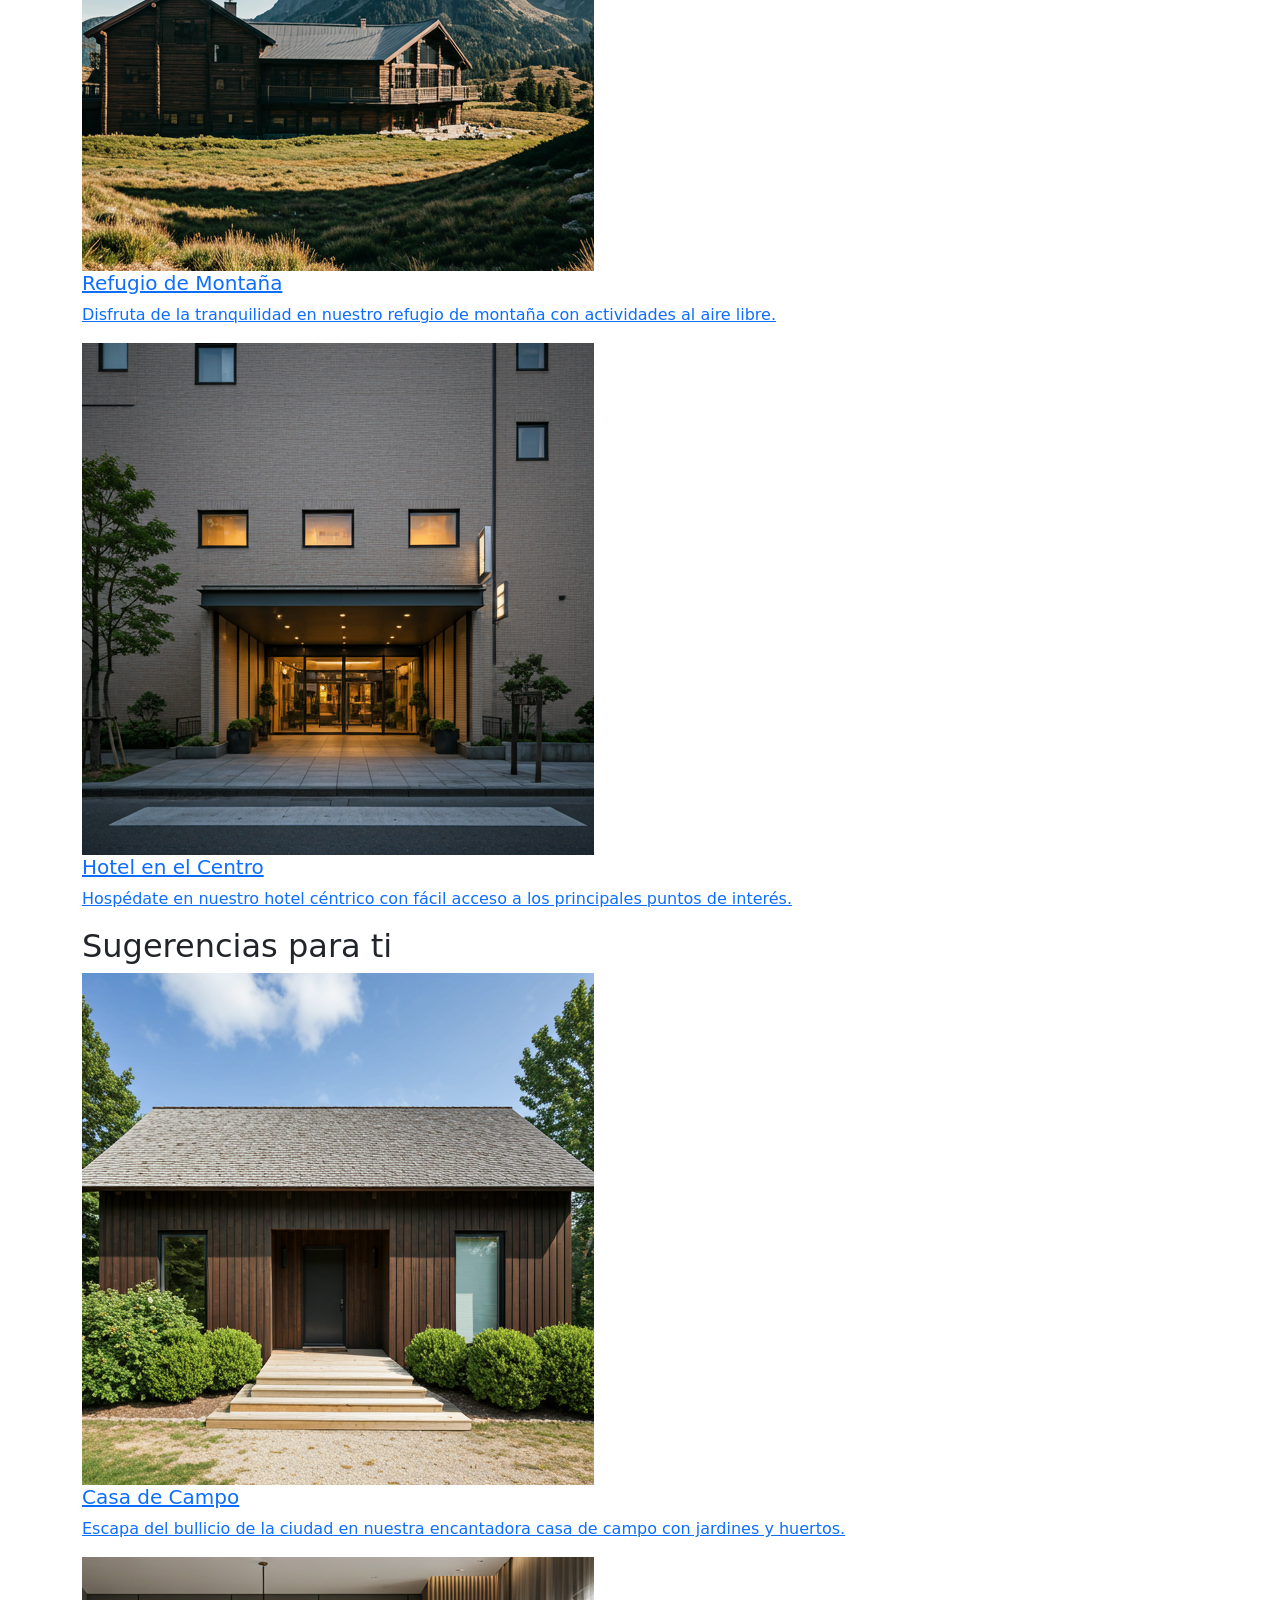
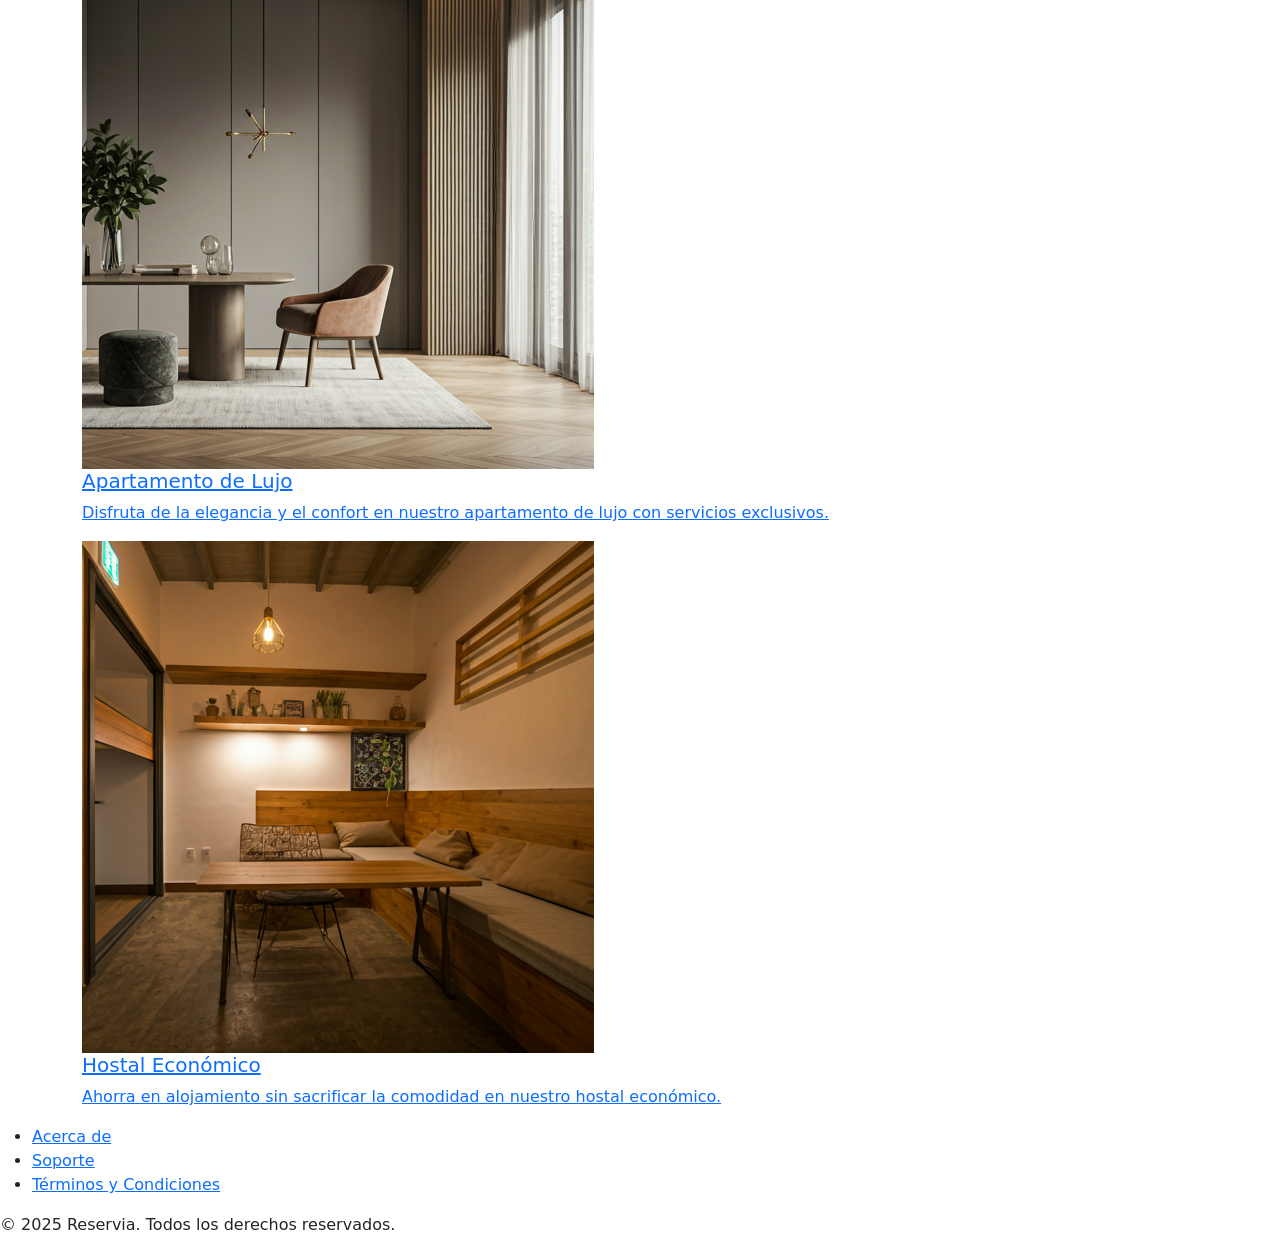
==== commit c3b68d4f: "por qué narices no funciona" ====
--- a/index.html
+++ b/index.html
@@ -12,8 +12,8 @@
 </head>
 
 <body>
-    <header class="border shadow-sm">
-        <div class="container navbar navbar-expand-lg justify-content-between">
+    <header class="border shadow-sm container-fluid navbar navbar-expand-lg">
+        <div class="container d-flex justify-content-between">
             <div class="d-flex align-items-center gap-2">
                 <img src="imagenes/logo.webp" alt="Logo Reservia" width="25" class="img-fluid">
                 <ul class="navbar-nav flex-row gap-2">
@@ -38,10 +38,10 @@
     </header>
     <div class=""></div>
 
-    <main class="">
-        <section class="">
-            <div class="">
-                <img src="imagenes/hotel-banner.png" alt="Reservia" class="">
+    <main class="container">
+        <section class="overflow-hidden">
+            <div class="ratio hero-pic">
+                <img src="imagenes/hotel-banner.png" alt="Reservia" class="img-fluid w-100 h-auto object-fit-cover">
                 <div class=""></div>
             </div>
 
--- a/css/custom.css
+++ b/css/custom.css
@@ -11,7 +11,7 @@
 }
 
 .hero-pic {
-    --bs-aspect-ratio: 31%
+    --bs-aspect-ratio: 31%;
 }
 
 .text-shadow-custom {
@@ -20,4 +20,4 @@
 
 .hero-search {
     max-width: 90%;
-}+}
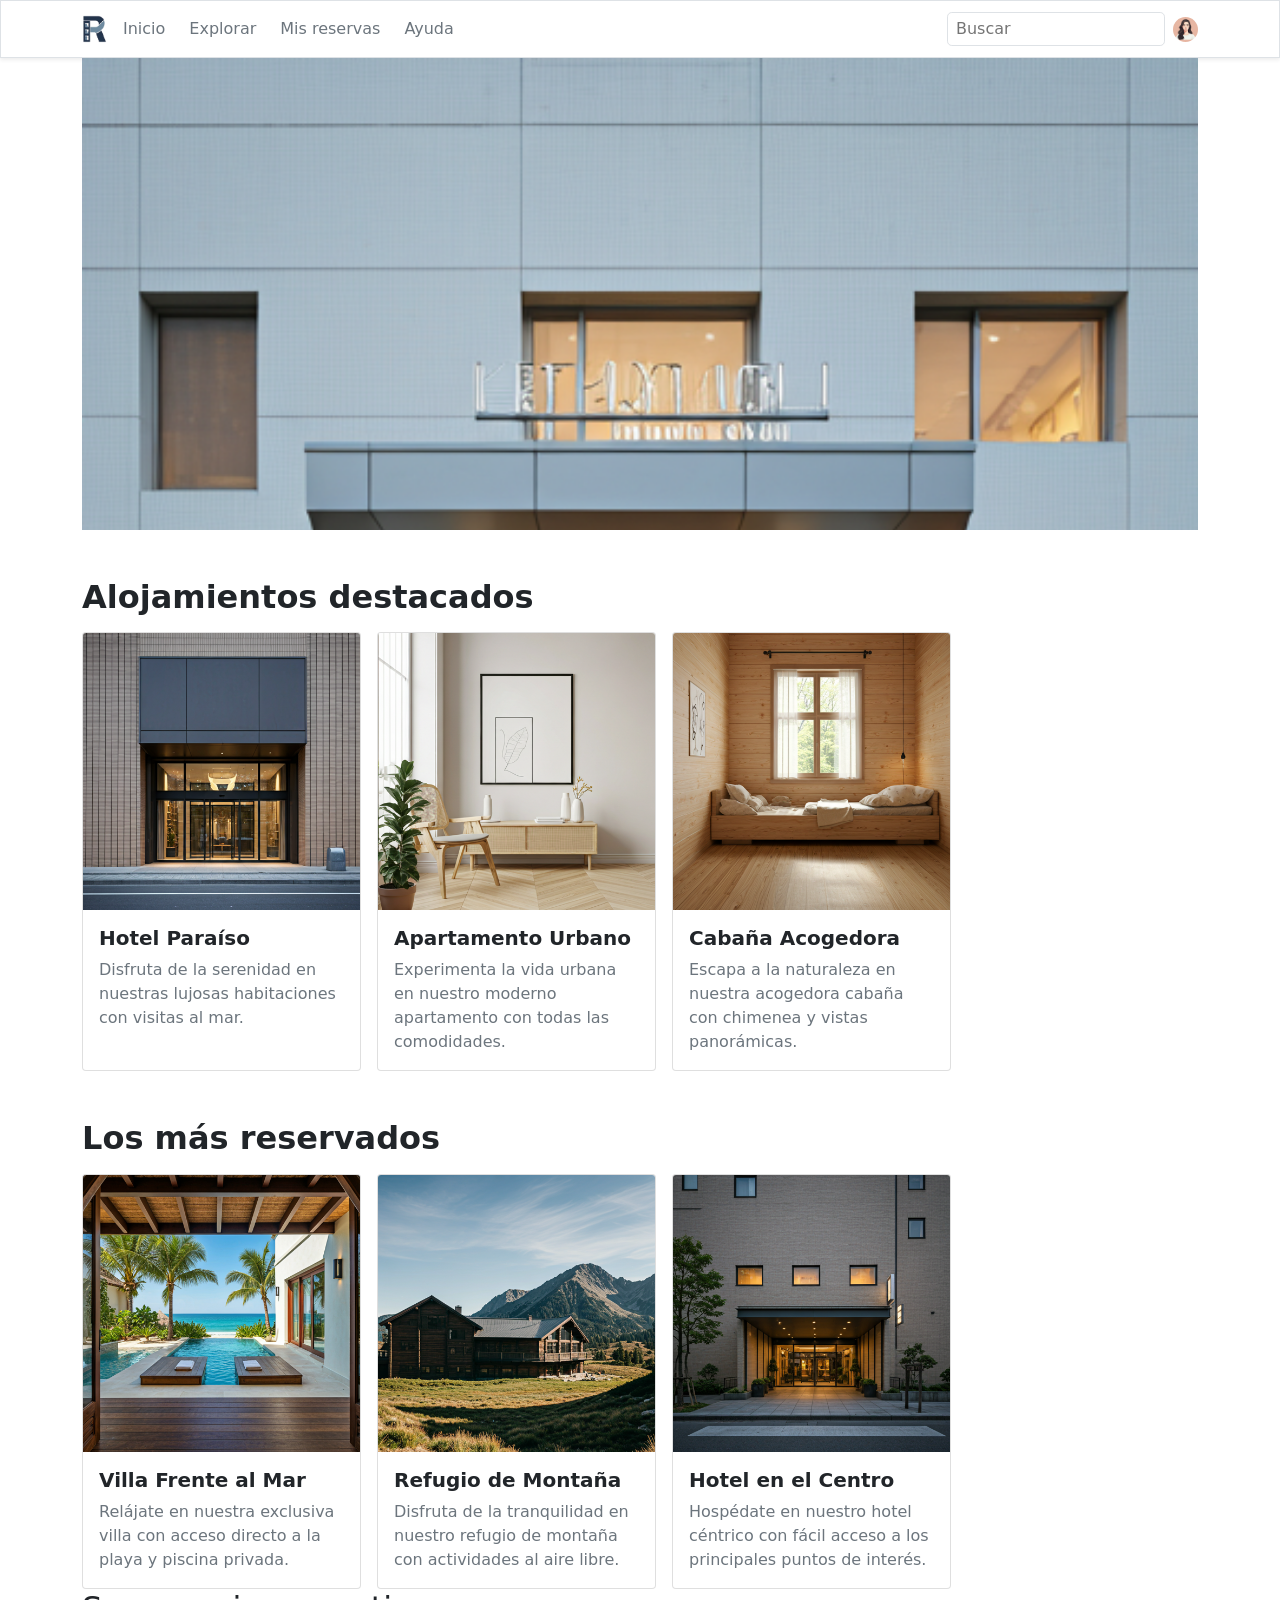
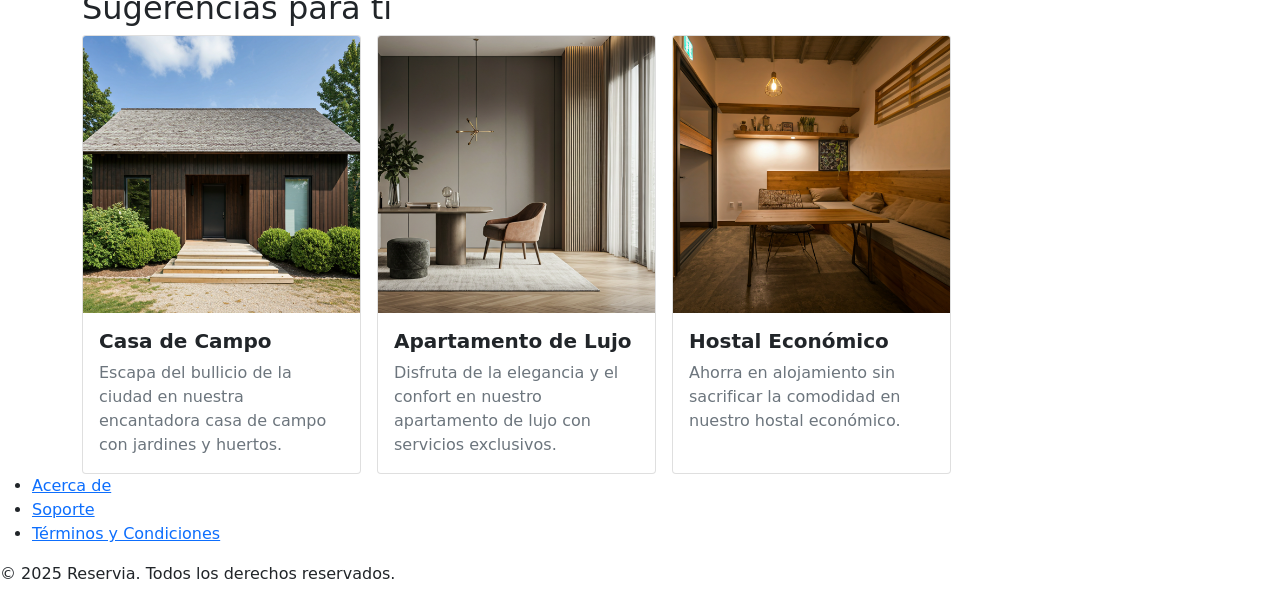
==== commit 87bf4ce3: "update section de detalles" ====
--- a/index.html
+++ b/index.html
@@ -57,40 +57,46 @@
 
         <section class="">
             <div class="">
-                <h2 class="">Alojamientos destacados</h2>
-                <div class="">
-                    <div class="">
-                        <a class="" href="detalles.html">
-                            <div class="">
-                                <img src="imagenes/hoteles/2.png" alt="Hotel Paraíso" class="">
-                            </div>
-                            <div class="">
-                                <h5 class="">Hotel Paraíso</h5>
-                                <p class="">Disfruta de la serenidad en nuestras lujosas habitaciones con visitas al
+                <h2 class="mt-5 mb-3 fw-bold text-dark">Alojamientos destacados</h2>
+                <div class="d-flex gap-3">
+                    <div class="card w-25">
+                        <a class="text-decoration-none" href="detalles.html">
+                            <div class="">
+                                <img src="imagenes/hoteles/2.png" alt="Hotel Paraíso" class="card-img-top">
+                            </div>
+                            <div class="p-3 card-body">
+                                <h5 class="fw-bold text-dark card-title">Hotel Paraíso</h5>
+                                <p class="text-secondary card-text">Disfruta de la serenidad en nuestras lujosas
+                                    habitaciones con
+                                    visitas al
                                     mar.</p>
                             </div>
                         </a>
                     </div>
-                    <div class="">
-                        <a class="" href="detalles.html">
-                            <div class="">
-                                <img src="imagenes/hoteles/3.png" alt="Apartamento Urbano" class="">
-                            </div>
-                            <div class="">
-                                <h5 class="">Apartamento Urbano</h5>
-                                <p class="">Experimenta la vida urbana en nuestro moderno apartamento con todas las
+                    <div class="card w-25">
+                        <a class="text-decoration-none" href="detalles.html">
+                            <div class="">
+                                <img src="imagenes/hoteles/3.png" alt="Apartamento Urbano" class="card-img-top">
+                            </div>
+                            <div class="p-3 card-body">
+                                <h5 class="card-title fw-bold text-dark">Apartamento Urbano</h5>
+                                <p class="card-text text-secondary">Experimenta la vida urbana en nuestro moderno
+                                    apartamento con
+                                    todas las
                                     comodidades.</p>
                             </div>
                         </a>
                     </div>
-                    <div class="">
-                        <a class="" href="detalles.html">
-                            <div class="">
-                                <img src="imagenes/hoteles/4.png" alt="Cabaña Acogedora" class="">
-                            </div>
-                            <div class="">
-                                <h5 class="">Cabaña Acogedora</h5>
-                                <p class="">Escapa a la naturaleza en nuestra acogedora cabaña con chimenea y vistas
+                    <div class="w-25 card">
+                        <a class="text-decoration-none" href="detalles.html">
+                            <div class="">
+                                <img src="imagenes/hoteles/4.png" alt="Cabaña Acogedora" class="card-img-top">
+                            </div>
+                            <div class="p-3 card-body">
+                                <h5 class="card-title fw-bold text-dark">Cabaña Acogedora</h5>
+                                <p class="card-text text-secondary">Escapa a la naturaleza en nuestra acogedora cabaña
+                                    con
+                                    chimenea y vistas
                                     panorámicas.</p>
                             </div>
                         </a>
@@ -99,40 +105,43 @@
             </div>
 
             <div class="">
-                <h2 class="">Los más reservados</h2>
-                <div class="">
-                    <div class="">
-                        <a class="" href="detalles">
-                            <div class="">
-                                <img src="imagenes/hoteles/5.png" alt="Villa Frente al Mar" class="">
-                            </div>
-                            <div class="">
-                                <h5 class="">Villa Frente al Mar</h5>
-                                <p class="">Relájate en nuestra exclusiva villa con acceso directo a la playa y piscina
+                <h2 class="mt-5 mb-3 fw-bold">Los más reservados</h2>
+                <div class="d-flex gap-3">
+                    <div class="card w-25">
+                        <a class="text-decoration-none" href="detalles">
+                            <div class="">
+                                <img src="imagenes/hoteles/5.png" alt="Villa Frente al Mar" class="card-img-top">
+                            </div>
+                            <div class="card-body">
+                                <h5 class="card-title fw-bold text-dark">Villa Frente al Mar</h5>
+                                <p class="card-text text-secondary">Relájate en nuestra exclusiva villa con acceso
+                                    directo a la playa y piscina
                                     privada.</p>
                             </div>
                         </a>
                     </div>
-                    <div class="">
-                        <a class="" href="detalles.html">
-                            <div class="">
-                                <img src="imagenes/hoteles/6.png" alt="Refugio de Montaña" class="">
-                            </div>
-                            <div class="">
-                                <h5 class="">Refugio de Montaña</h5>
-                                <p class="">Disfruta de la tranquilidad en nuestro refugio de montaña con actividades al
+                    <div class="card w-25">
+                        <a class="text-decoration-none" href="detalles.html">
+                            <div class="">
+                                <img src="imagenes/hoteles/6.png" alt="Refugio de Montaña" class="card-img-top">
+                            </div>
+                            <div class="card-body">
+                                <h5 class="card-title fw-bold text-dark">Refugio de Montaña</h5>
+                                <p class="card-text text-secondary">Disfruta de la tranquilidad en nuestro refugio de
+                                    montaña con actividades al
                                     aire libre.</p>
                             </div>
                         </a>
                     </div>
-                    <div class="">
-                        <a class="" href="detalles.html">
-                            <div class="">
-                                <img src="imagenes/hoteles/7.png" alt="Hotel en el Centro" class="">
-                            </div>
-                            <div class="">
-                                <h5 class="">Hotel en el Centro</h5>
-                                <p class="">Hospédate en nuestro hotel céntrico con fácil acceso a los principales
+                    <div class="card w-25">
+                        <a class="text-decoration-none" href="detalles.html">
+                            <div class="">
+                                <img src="imagenes/hoteles/7.png" alt="Hotel en el Centro" class="card-img-top">
+                            </div>
+                            <div class="card-body">
+                                <h5 class="card-title fw-bold text-dark">Hotel en el Centro</h5>
+                                <p class="card-text text-secondary">Hospédate en nuestro hotel céntrico con fácil acceso
+                                    a los principales
                                     puntos de interés.</p>
                             </div>
                         </a>
@@ -142,39 +151,42 @@
 
             <div class="">
                 <h2 class="">Sugerencias para ti</h2>
-                <div class="">
-                    <div class="">
-                        <a class="" href="detalles.html">
-                            <div class="">
-                                <img src="imagenes/hoteles/8.png" alt="Casa de Campo" class="">
-                            </div>
-                            <div class="">
-                                <h5 class="">Casa de Campo</h5>
-                                <p class="">Escapa del bullicio de la ciudad en nuestra encantadora casa de campo con
+                <div class="d-flex gap-3">
+                    <div class="card w-25">
+                        <a class="text-decoration-none" href="detalles.html">
+                            <div class="">
+                                <img src="imagenes/hoteles/8.png" alt="Casa de Campo" class="card-img-top">
+                            </div>
+                            <div class="card-body">
+                                <h5 class="card-title fw-bold text-dark">Casa de Campo</h5>
+                                <p class="card-text text-secondary">Escapa del bullicio de la ciudad en nuestra
+                                    encantadora casa de campo con
                                     jardines y huertos.</p>
                             </div>
                         </a>
                     </div>
-                    <div class="">
-                        <a class="" href="detalles.html">
-                            <div class="">
-                                <img src="imagenes/hoteles/9.png" alt="Apartamento de Lujo" class="">
-                            </div>
-                            <div class="">
-                                <h5 class="">Apartamento de Lujo</h5>
-                                <p class="">Disfruta de la elegancia y el confort en nuestro apartamento de lujo con
+                    <div class="card w-25">
+                        <a class="text-decoration-none" href="detalles.html">
+                            <div class="">
+                                <img src="imagenes/hoteles/9.png" alt="Apartamento de Lujo" class="card-img-top">
+                            </div>
+                            <div class="card-body">
+                                <h5 class="card-title fw-bold text-dark">Apartamento de Lujo</h5>
+                                <p class="card-text text-secondary">Disfruta de la elegancia y el confort en nuestro
+                                    apartamento de lujo con
                                     servicios exclusivos.</p>
                             </div>
                         </a>
                     </div>
-                    <div class="">
-                        <a class="" href="detalles.html">
-                            <div class="">
-                                <img src="imagenes/hoteles/10.png" alt="Hostal Económico" class="">
-                            </div>
-                            <div class="">
-                                <h5 class="">Hostal Económico</h5>
-                                <p class="">Ahorra en alojamiento sin sacrificar la comodidad en nuestro hostal
+                    <div class="card w-25">
+                        <a class="text-decoration-none" href="detalles.html">
+                            <div class="">
+                                <img src="imagenes/hoteles/10.png" alt="Hostal Económico" class="card-img-top">
+                            </div>
+                            <div class="card-body">
+                                <h5 class="card-title fw-bold text-dark">Hostal Económico</h5>
+                                <p class="card-text text-secondary">Ahorra en alojamiento sin sacrificar la comodidad en
+                                    nuestro hostal
                                     económico.</p>
                             </div>
                         </a>
